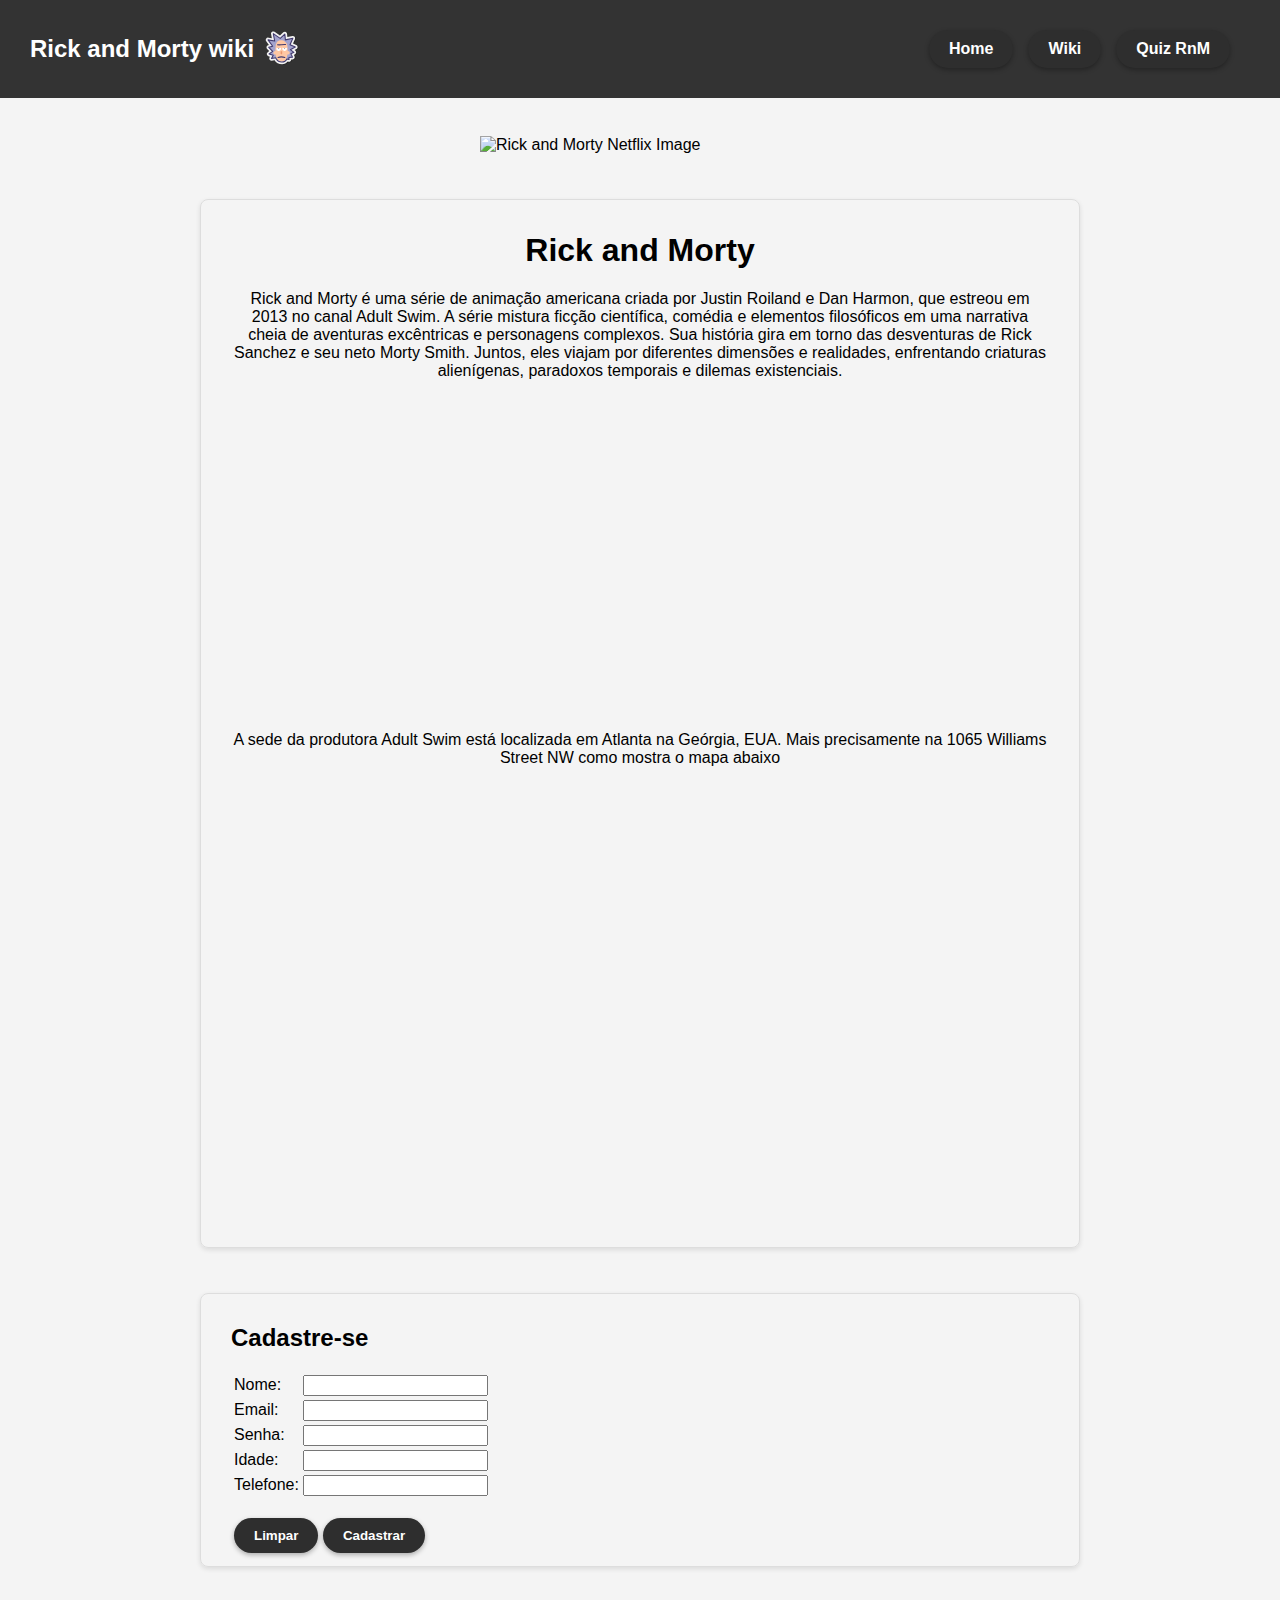
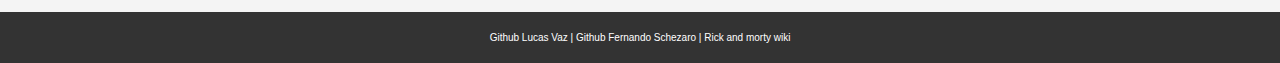
==== index.html @ bbc102d4 "Home e botões" ====
<!DOCTYPE html>
<html lang="pt-br">
<head>
    <meta charset="UTF-8">
    <meta name="viewport" content="width=device-width, initial-scale=1.0">
    <title>Rick and Morty Wiki</title>
    <link rel="shortcut icon" href="css/icon.svg" type="image/x-icon">
    <link rel="stylesheet" href="css/style.css">
</head>
<body>
    <header class="header">
     <div style="display: flex; justify-content: space-between; align-items: center; width: 100%">
      <div style="display: flex; align-items: center; gap: 10px;">
        <h2 style="color: white;">Rick and Morty wiki</h2> <!-- nome + icone -->
        <img class="icon" height="35px" src="css/icon.svg" alt="Logo Rick and Morty"> <!-- nome + icone-->
      </div>
      <nav class="navbar" style="display: flex; gap: 15px;">
        <a href="index.html">Home</a>
        <a href="wiki.html">Wiki</a>
        <a href="quiz.html">Quiz RnM</a>
      </nav>
    </div>
  </header>

  <main class="main-content">
    <section class="sobre">
      <a href="https://pt.wikipedia.org/wiki/Rick_and_Morty">
        <div class="element-center">
          <img width="25%" src="https://occ-0-8407-2219.1.nflxso.net/dnm/api/v6/LmEnxtiAuzezXBjYXPuDgfZ4zZQ/AAAABWmh1NwB5QRqby19DenbtV_BbObIrwt7EjLdTgEX2aqFAlwg6HCKcZoRKgz-ZAAnJ5e3dOnOMEvoT2xZnvbbUhAP8534rp899eFWmipxEA-e.png?r=049" alt="Rick and Morty Netflix Image">
        </div>
      </a>
      <div class="content">
        <h1>Rick and Morty</h1>
        <p>Rick and Morty é uma série de animação americana criada por Justin Roiland e Dan Harmon, que estreou em 2013 no canal Adult Swim. A série mistura ficção científica, comédia e elementos filosóficos em uma narrativa cheia de aventuras excêntricas e personagens complexos. Sua história gira em torno das desventuras de Rick Sanchez e seu neto Morty Smith. Juntos, eles viajam por diferentes dimensões e realidades, enfrentando criaturas alienígenas, paradoxos temporais e dilemas existenciais.</p>
        <iframe width="560" height="315" src="https://www.youtube.com/embed/WNhH00OIPP0?si=yw8hi7wYdnr1GtZM" title="YouTube video player" frameborder="0" allow="accelerometer; autoplay; clipboard-write; encrypted-media; gyroscope; picture-in-picture; web-share" referrerpolicy="strict-origin-when-cross-origin" allowfullscreen></iframe>
        <p>A sede da produtora <a href="https://www.adultswim.com/">Adult Swim</a> está localizada em Atlanta na Geórgia, EUA. Mais precisamente na 1065 Williams Street NW como mostra o mapa abaixo</p>
        <iframe src="https://www.google.com/maps/embed?pb=!1m18!1m12!1m3!1d3316.100505278665!2d-84.39268972445149!3d33.78390267325912!2m3!1f0!2f0!3f0!3m2!1i1024!2i768!4f13.1!3m3!1m2!1s0x88f5045c32fd4561%3A0xe22e9db82fec5fb7!2s1065%20Williams%20St%20NW%2C%20Atlanta%2C%20GA%2030309%2C%20EUA!5e0!3m2!1spt-BR!2sbr!4v1731773825856!5m2!1spt-BR!2sbr" width="600" height="450" style="border:0;" allowfullscreen="" loading="lazy" referrerpolicy="no-referrer-when-downgrade"></iframe>
      </div>
    </section>

<!-- Formulário de cadastro Newsletter - 5 Tipos de cam´pos: text, email, password, number, tel-->
 
<section class="cadastro">
    <h2>Cadastre-se</h2>
    <form>
        <table>
            <tr>
                <td><label for="name">Nome:</label></td>
                <td><input type="text" id="name" name="name" required></td>
            </tr>
            <tr>
                <td><label for="email">Email:</label></td>
                <td><input type="email" id="email" name="email" required></td>
            </tr>
            <tr>
                <td><label for="password">Senha:</label></td>
                <td><input type="password" id="password" name="password" required></td>
            </tr>
            <tr>
                <td><label for="idade">Idade:</label></td>
                <td><input type="number" id="idade" name="idade" required></td>
            </tr>
            <tr>
                <td><label for="telefone">Telefone:</label></td>
                <td><input type="tel" id="telefone" name="telefone" required></td>
            </tr>
            <tr>
                <td colspan="2" class="actions"><br>
                <input type="reset" value="Limpar" class="botao">
                <button type="submit" class="botao">Cadastrar</button>
                </td>
            </tr>
        </table>
    </form>
</div>
</main> 

<footer>
    <a href="https://github.com/LucasVazRosario">Github Lucas Vaz</a> | <a href="https://github.com/Fschezaro">Github Fernando Schezaro</a> | <a href="wiki.html">Rick and morty wiki</a>
</footer>
</body>
</html>
---- css/style.css ----
body {
    font-family: Arial, sans-serif;
    background-color: #f4f4f4;
    margin: 0;
}

.header {
    background-color: #333;
    padding: 15px 30px;
    color: white;
}

.icon {
    vertical-align: middle;
    margin-top: -2px;
}

.navbar {
    display: flex;
    justify-content: space-between;
    align-items: center;
    background-color: #333;
    padding: 5px 20px;
    color: white;
}

.navbar .icon {
    display: flex;
    align-items: center;
    font-size: 24px;
}

.navbar .menu {
    display: flex;
    gap: 15px;
}

.navbar a {
    background-color: #2e2e2e;
    color: #fff;
    padding: 10px 20px;
    border-radius: 25px;
    text-decoration: none;
    font-weight: bold;
    transition: background-color 0.3s ease, transform 0.2s ease;
    box-shadow: 0 2px 5px rgba(0, 0, 0, 0.3);
  }
  
  .navbar a:hover {
    background-color: #249c88; 
    color: #000;
    transform: scale(1.05);
    box-shadow: 0 0 10px #249c88;
  }
  
  .navbar a:active {
    transform: scale(0.95);
    box-shadow: inset 0 2px 4px rgba(0, 0, 0, 0.3);
  }
  

.content{
    margin: 45px 200px;
    align-content: center;
    box-shadow: 0 2px 5px rgba(0, 0, 0, 0.1);
    border: 1px solid #ddd;
    border-radius: 8px;
    padding: 10px 30px ;
    text-align: center;
}

.cadastro{
    margin: 45px 200px;
    align-content: center;
    box-shadow: 0 2px 5px rgba(0, 0, 0, 0.1);
    border: 1px solid #ddd;
    border-radius: 8px;
    padding: 10px 30px ;
    text-align: left;
}

.botao {
    background-color: #2e2e2e;
    color: #fff;
    padding: 10px 20px;
    border-radius: 25px;
    text-decoration: none;
    font-weight: bold;
    transition: background-color 0.3s ease, transform 0.2s ease;
    box-shadow: 0 2px 5px rgba(0, 0, 0, 0.3);
    border: none;
    cursor: pointer;
  }
  
  .botao:hover {
    background-color: #289782;
    color: #000;
    transform: scale(1.05);
    box-shadow: 0 0 10px #289782;
  }
  
  .botao:active {
    transform: scale(0.95);
    box-shadow: 0 1px 3px rgba(0, 0, 0, 0.4);
  }  

.card-grid {
    display: grid;
    grid-template-columns: repeat(4, 1fr); /* 4 colunas */
    gap: 20px; /* Espaço entre os cards */
    margin: 50px 100px;
}

.card {
    background-color: #fff;
    border: 1px solid #ddd;
    border-radius: 8px;
    box-shadow: 0 2px 5px rgba(0, 0, 0, 0.1);
    text-align: center;
    padding: 15px;
    margin: auto;
}
.card-extended {
    display: flex;
    width: 40%;
    background-color: #fff;
    border: 1px solid #ddd;
    border-radius: 8px;
    box-shadow: 0 2px 5px rgba(0, 0, 0, 0.1);
    text-align: center;
    padding: 20px;
    margin: auto;
    margin-top: 100px;
}

.card img {
    width: 100%;
    height: auto;
    border-radius: 8px 8px 0 0;
}

.card h3 {
    font-size: 1.2em;
    margin: 10px 0;
}

.card p {
    color: #555;
    font-size: 0.9em;
}

.element-center{
    display: flex;
    justify-content: center;
    margin: 3% 0;
}

#sarchNameInput{
    width: 100%; /* Largura total do contêiner */
    max-width: 300px; /* Largura máxima */
    padding: 10px; /* Espaçamento interno */
    border: 1px solid #ccc; /* Borda cinza clara */
    border-radius: 5px; /* Bordas arredondadas */
    font-size: 16px; /* Tamanho do texto */
    outline: none; /* Remove o contorno padrão ao focar */
}

.btn {
    align-self: center;
    background-color: #007BFF; /* Azul claro */
    color: white; /* Texto branco */
    border: none; /* Remove a borda padrão */
    border-radius: 5px; /* Bordas arredondadas */
    padding: 10px 20px; /* Espaçamento interno */
    font-size: 16px; /* Tamanho do texto */
}

footer {
    padding: 20px 20px ;
    background-color: #333;
    color: white;
    text-align: center;
    font-size: 10px;
}

footer a {
    color: white;
    text-decoration: none;
}

a {
    text-decoration: none;
    color: black;
}

.form {
    margin: 5% 5%  ;
    text-align: center;
}
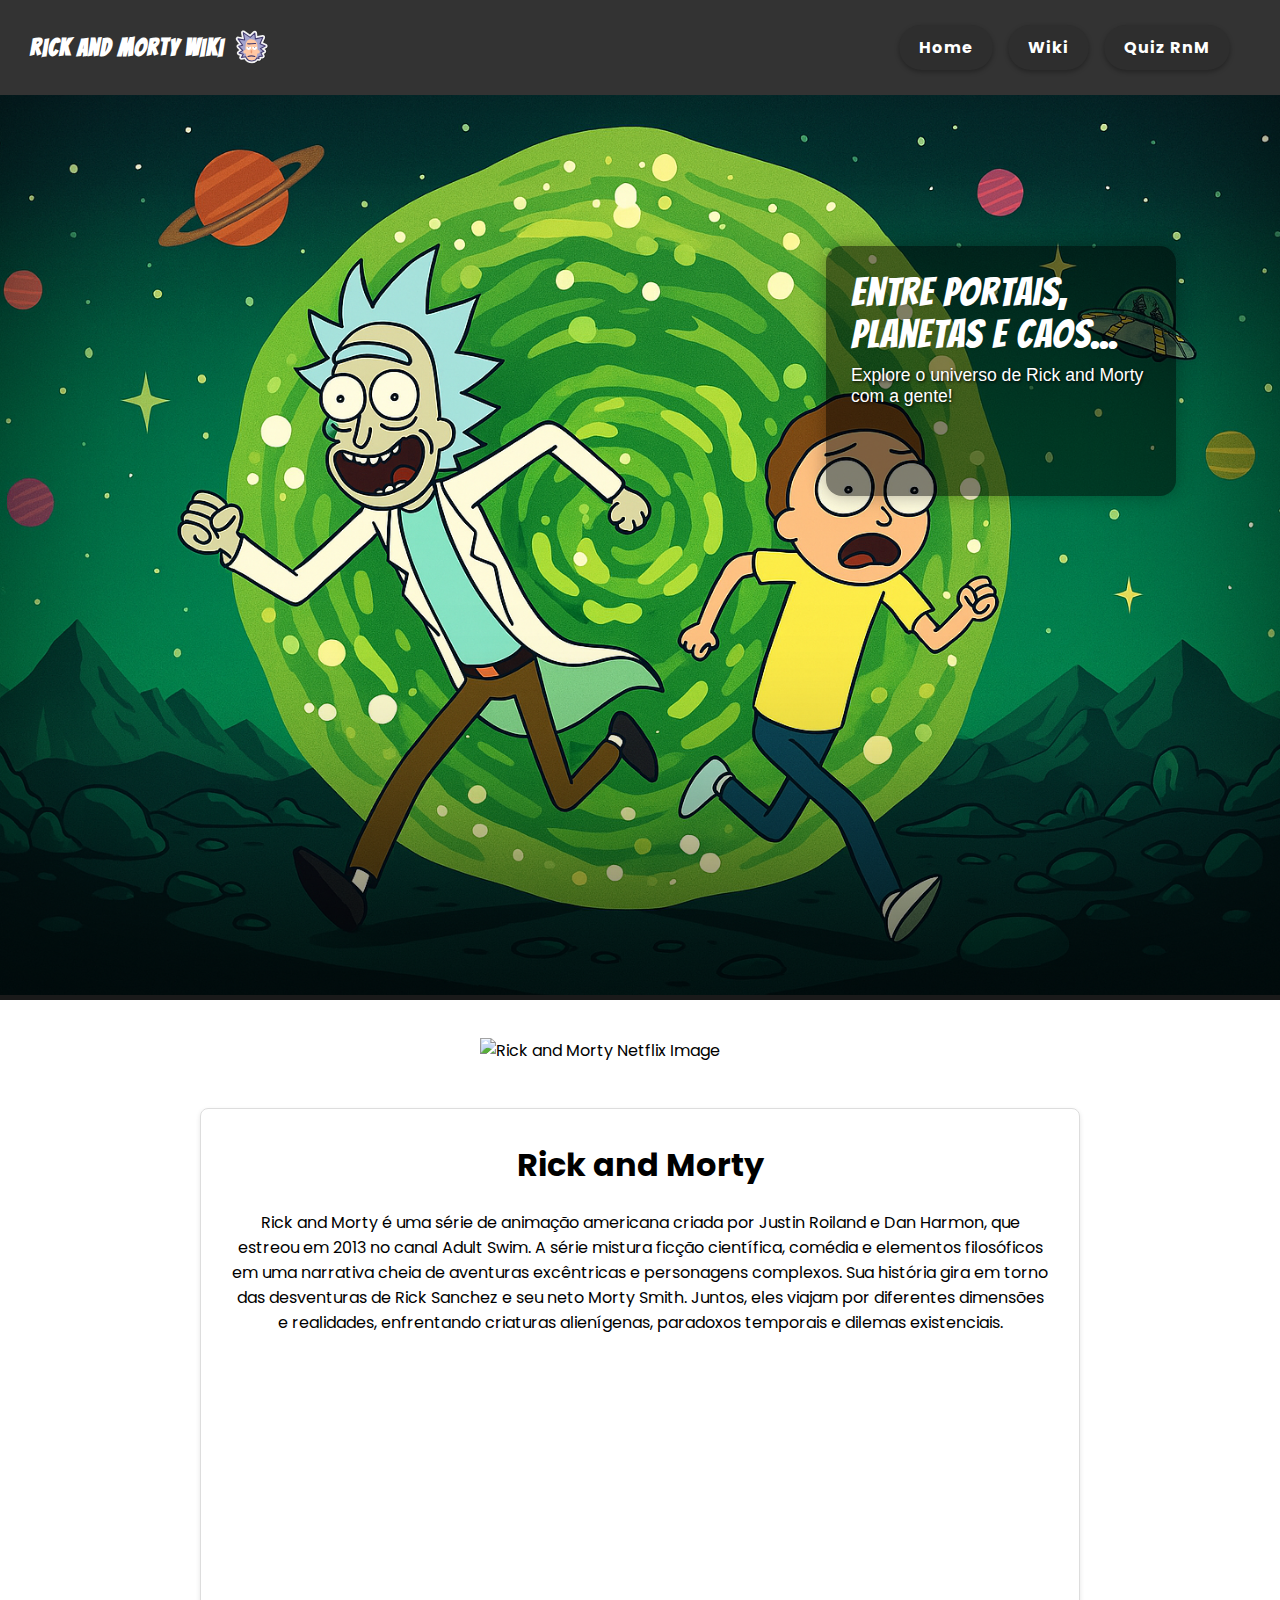
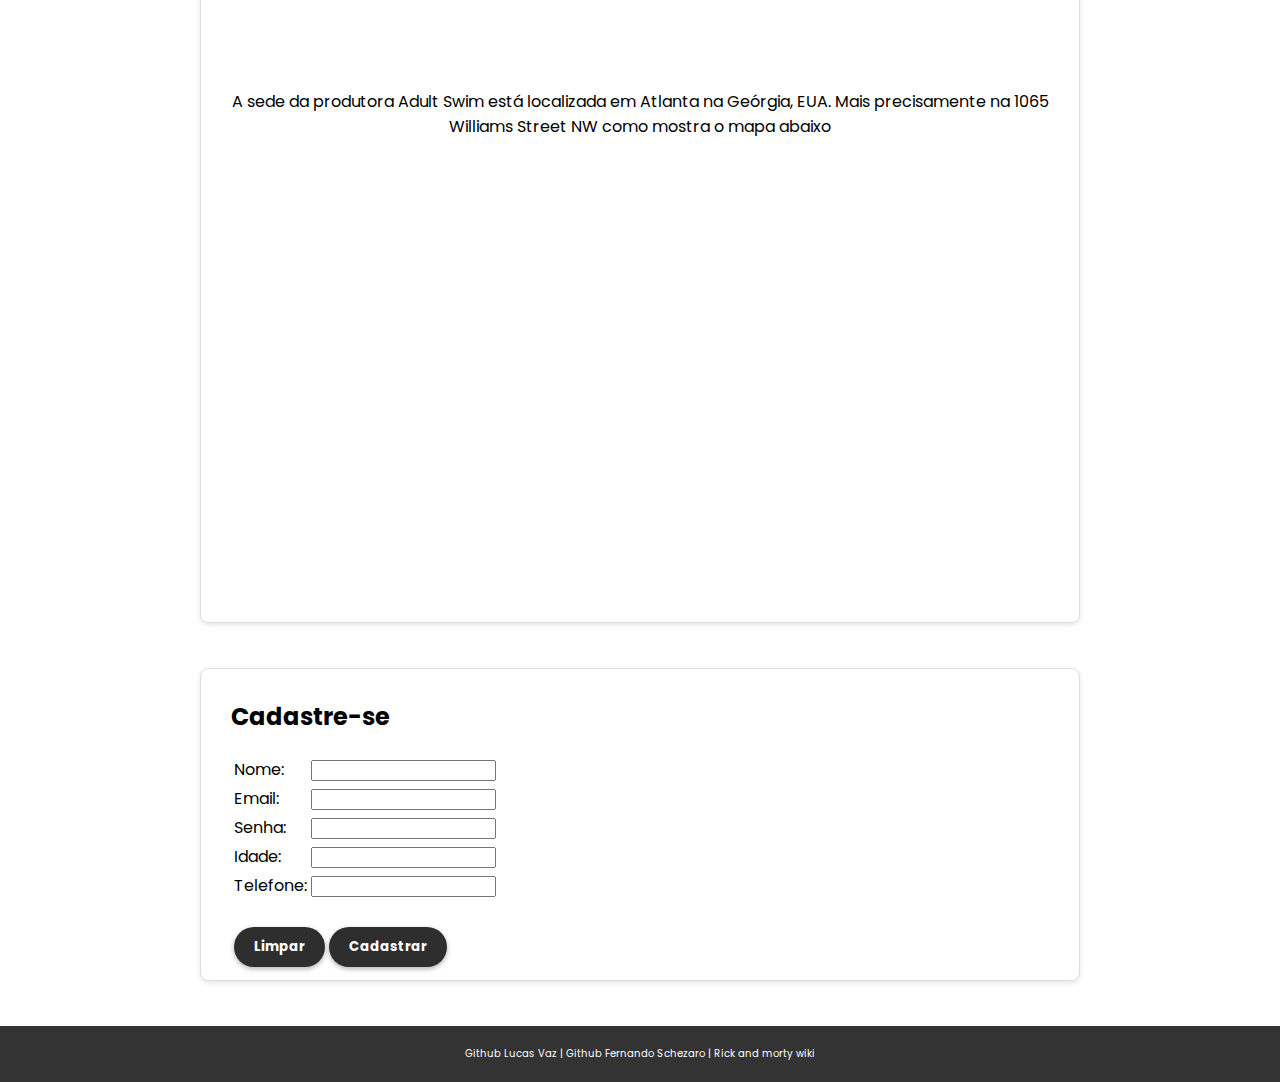
==== commit 8f974df0: "Atualização da home" ====
--- a/index.html
+++ b/index.html
@@ -8,6 +8,7 @@
     <link rel="stylesheet" href="css/style.css">
 </head>
 <body>
+
     <header class="header">
      <div style="display: flex; justify-content: space-between; align-items: center; width: 100%">
       <div style="display: flex; align-items: center; gap: 10px;">
@@ -21,6 +22,15 @@
       </nav>
     </div>
   </header>
+
+ <section class="hero-banner">
+  <figure class="hero-figure">
+    <figcaption>
+      <h1>Entre portais, planetas e caos...</h1>
+      <p>Explore o universo de Rick and Morty com a gente!</p>
+    </figcaption>
+  </figure>
+</section>
 
   <main class="main-content">
     <section class="sobre">
--- a/css/style.css
+++ b/css/style.css
@@ -1,6 +1,8 @@
+@import url('https://fonts.googleapis.com/css2?family=Bangers&family=Poppins:wght@400;700&display=swap');
+
 body {
-    font-family: Arial, sans-serif;
-    background-color: #f4f4f4;
+    font-family: 'Poppins', sans-serif; /* teste fonte, voltar arial */
+    background-color: #fff;
     margin: 0;
 }
 
@@ -8,12 +10,66 @@
     background-color: #333;
     padding: 15px 30px;
     color: white;
+    font-family: 'Bangers', cursive; /* teste fonte, apagar*/
+    letter-spacing: 1px; /* afasta um pouquinho as letras */
+    text-shadow: 0 1px 2px rgba(0,0,0,0.1); /* dá uma suavizada no peso visual */
+    font-weight: normal;
+    letter-spacing: 1px; /* afasta um pouquinho as letras */
+    text-shadow: 0 1px 2px rgba(0,0,0,0.1); /* dá uma suavizada no peso visual */
+    font-weight: normal;
 }
 
 .icon {
     vertical-align: middle;
     margin-top: -2px;
 }
+
+section.next-content {
+    background-color: #1a1a1a;
+}
+
+.hero-banner {
+    position: relative;
+    background-image: url("banner-rickmorty.png"); 
+    background-size: cover;
+    background-position: center;
+    height: 100vh;
+    display: flex;
+    align-items: center;
+    justify-content: flex-start;
+    box-shadow: inset 0 -150px 200px rgba(0, 0, 0, 0.6); /* sombra escurecendo embaixo */
+    border-bottom: 5px solid #1a1a1a;
+  }
+  
+  .hero-figure {
+    color: white;
+    position: absolute;
+    top: 15%; /* mais pra cima */
+    right: 5%; /* mais pro canto direito */
+    background: rgba(0, 0, 0, 0.5); /* leve transparência pra destacar o texto */
+    padding: 25px;
+    border-radius: 16px;
+    width: 300px;
+    height: 200px;
+    box-shadow: 0 0 20px rgba(0, 0, 0, 0.3);
+  }
+  
+  .hero-figure h1 {
+    font-family: 'Bangers', cursive;
+    font-size: 2.5rem;
+    margin: 0;
+    text-shadow: 2px 2px 5px #000;
+    letter-spacing: 1px; /* afasta um pouquinho as letras */
+    text-shadow: 0 1px 2px rgba(0,0,0,0.1); /* dá uma suavizada no peso visual */
+    font-weight: normal;
+  }
+  
+  .hero-figure p {
+    font-family: Arial, sans-serif;
+    font-size: 1.1rem;
+    margin-top: 10px;
+    text-shadow: 1px 1px 3px #000;
+  }
 
 .navbar {
     display: flex;
@@ -44,6 +100,7 @@
     font-weight: bold;
     transition: background-color 0.3s ease, transform 0.2s ease;
     box-shadow: 0 2px 5px rgba(0, 0, 0, 0.3);
+    font-family: 'Poppins', sans-serif; /* teste fonte */
   }
   
   .navbar a:hover {
@@ -90,6 +147,7 @@
     box-shadow: 0 2px 5px rgba(0, 0, 0, 0.3);
     border: none;
     cursor: pointer;
+    font-family: 'Poppins', sans-serif; /* teste fonte */
   }
   
   .botao:hover {
@@ -119,7 +177,10 @@
     text-align: center;
     padding: 15px;
     margin: auto;
-}
+    font-family: 'Poppins', sans-serif; /* teste fonte */
+    transition: transform 0.3s ease, box-shadow 0.3s ease;
+}
+
 .card-extended {
     display: flex;
     width: 40%;
@@ -131,6 +192,7 @@
     padding: 20px;
     margin: auto;
     margin-top: 100px;
+    font-family: 'Poppins', sans-serif; /* teste fonte */
 }
 
 .card img {
@@ -142,6 +204,10 @@
 .card h3 {
     font-size: 1.2em;
     margin: 10px 0;
+    font-family: 'Bangers', cursive;
+    letter-spacing: 1px; /* afasta um pouquinho as letras */
+    text-shadow: 0 1px 2px rgba(0,0,0,0.1); /* dá uma suavizada no peso visual */
+    font-weight: normal;
 }
 
 .card p {
@@ -163,6 +229,7 @@
     border-radius: 5px; /* Bordas arredondadas */
     font-size: 16px; /* Tamanho do texto */
     outline: none; /* Remove o contorno padrão ao focar */
+    font-family: 'Poppins', sans-serif; /* teste fonte */
 }
 
 .btn {
@@ -173,6 +240,7 @@
     border-radius: 5px; /* Bordas arredondadas */
     padding: 10px 20px; /* Espaçamento interno */
     font-size: 16px; /* Tamanho do texto */
+    font-family: 'Poppins', sans-serif; /* teste fonte */
 }
 
 footer {
@@ -181,6 +249,7 @@
     color: white;
     text-align: center;
     font-size: 10px;
+    font-family: 'Poppins', sans-serif; /* teste fonte */
 }
 
 footer a {
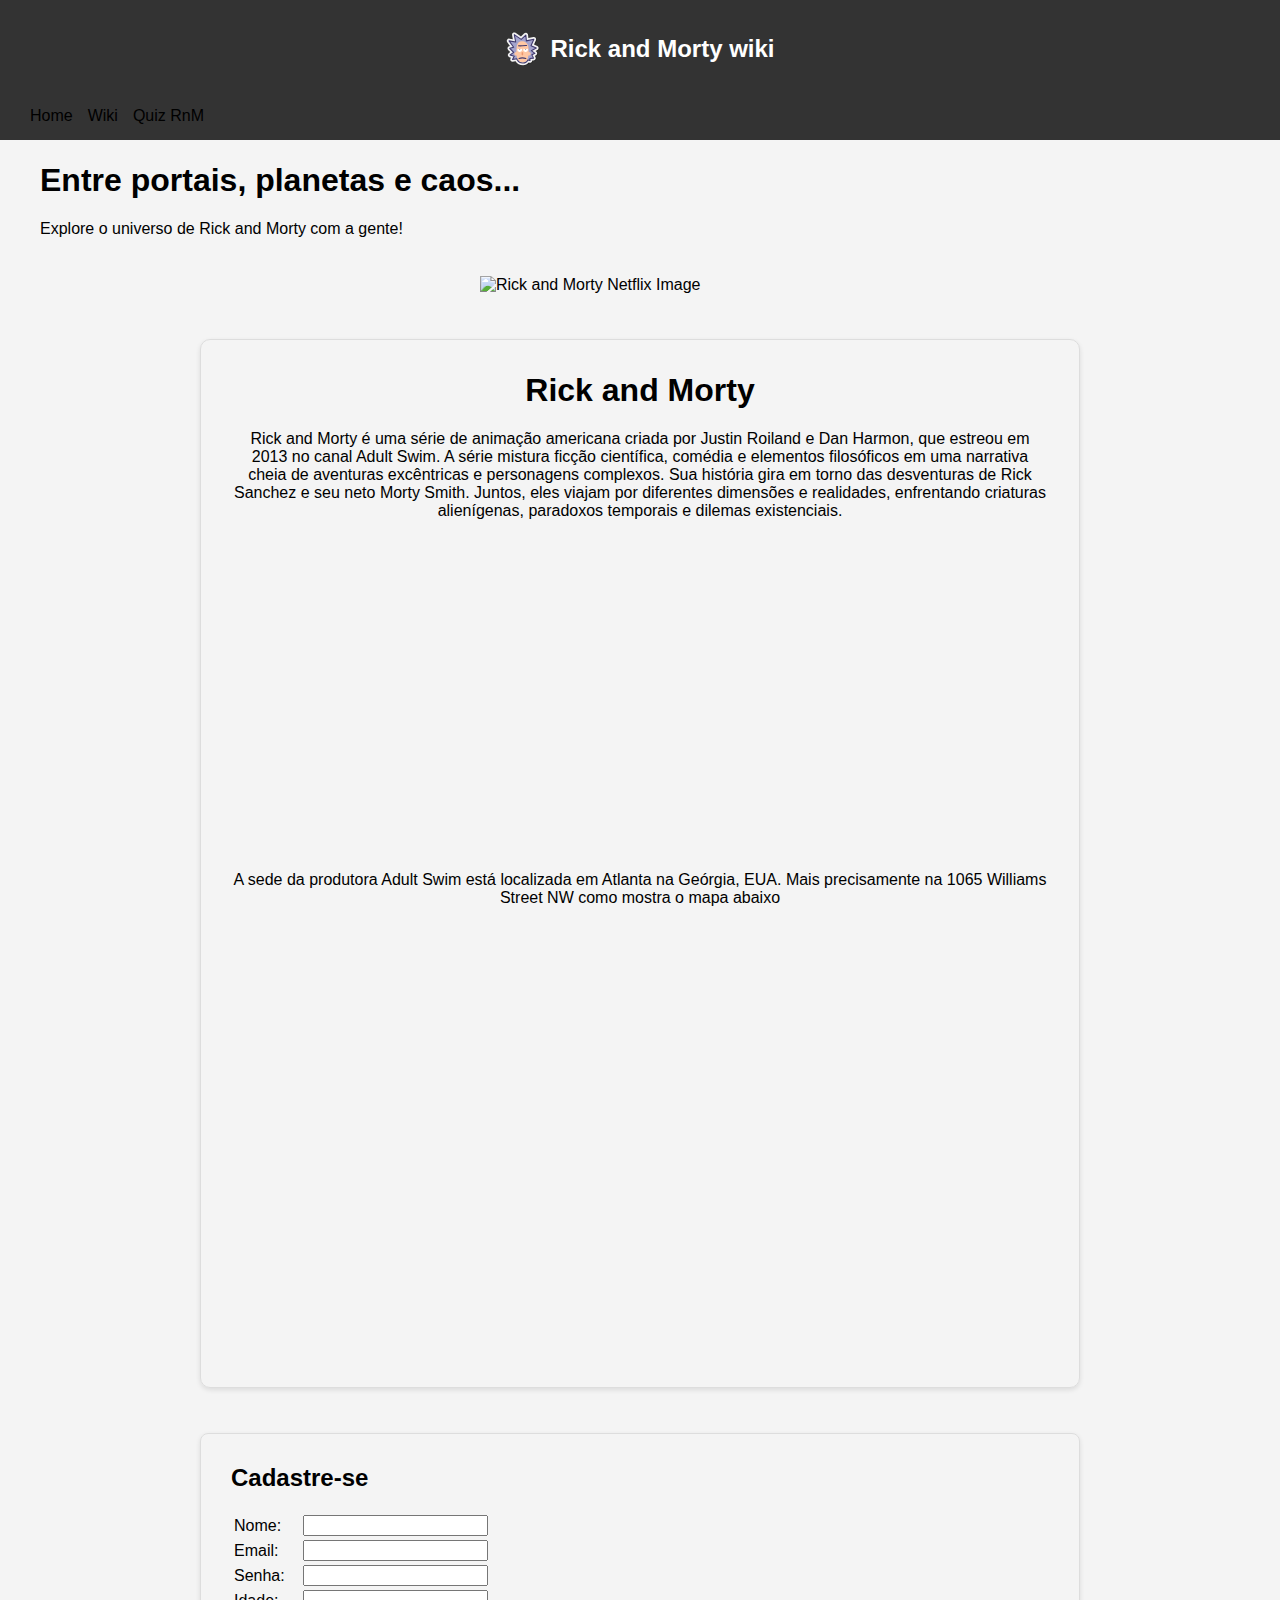
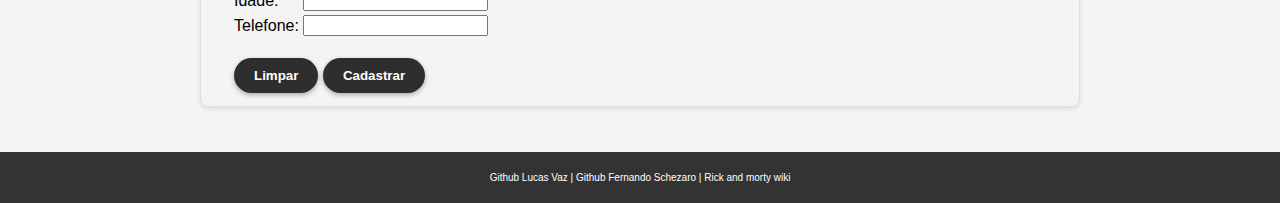
==== commit c738a973: "Ajustes de responsividade" ====
--- a/index.html
+++ b/index.html
@@ -9,19 +9,17 @@
 </head>
 <body>
 
-    <header class="header">
-     <div style="display: flex; justify-content: space-between; align-items: center; width: 100%">
-      <div style="display: flex; align-items: center; gap: 10px;">
+  <header class="header">
+    <div class="title-icon">
+        <img class="icon" height="35px" src="css/icon.svg" alt="Logo Rick and Morty"> <!-- nome + icone-->
         <h2 style="color: white;">Rick and Morty wiki</h2> <!-- nome + icone -->
-        <img class="icon" height="35px" src="css/icon.svg" alt="Logo Rick and Morty"> <!-- nome + icone-->
-      </div>
-      <nav class="navbar" style="display: flex; gap: 15px;">
+    </div>
+    <nav class="navbar" style="display: flex; gap: 15px;">
         <a href="index.html">Home</a>
         <a href="wiki.html">Wiki</a>
         <a href="quiz.html">Quiz RnM</a>
-      </nav>
-    </div>
-  </header>
+    </nav>
+</header>
 
  <section class="hero-banner">
   <figure class="hero-figure">
--- a/css/style.css
+++ b/css/style.css
@@ -1,268 +1,520 @@
-@import url('https://fonts.googleapis.com/css2?family=Bangers&family=Poppins:wght@400;700&display=swap');
-
 body {
-    font-family: 'Poppins', sans-serif; /* teste fonte, voltar arial */
-    background-color: #fff;
+  font-family: Arial, sans-serif;
+  background-color: #f4f4f4;
+  margin: 0;
+}
+
+@media (max-width: 1024px) {
+
+  .card-grid {
+    grid-template-columns: 1fr; /* 1 coluna para celulares */
+  }
+
+  .nav-links a {
+    align-self: center;
+  }
+  
+}
+
+.header {
+  background-color: #333;
+  padding: 15px 30px;
+  color: white;
+}
+
+.nav-links{
+  display: flex;
+  justify-content: center;
+  gap: 2%;
+}
+
+
+.title-icon{
+  display: flex;
+  justify-content: center;
+  margin-bottom: 2%;
+}
+
+.icon{
+  margin-right: 10px;
+  align-self: center;
+
+}
+
+.nav-links .menu {
+  display: flex;
+  gap: 15px;
+}
+
+.nav-links a {
+  background-color: #2e2e2e;
+  color: #fff;
+  padding: 10px 20px;
+  border-radius: 25px;
+  text-decoration: none;
+  font-weight: bold;
+  transition: background-color 0.3s ease, transform 0.2s ease;
+  box-shadow: 0 2px 5px rgba(0, 0, 0, 0.3);
+}
+  
+.nav-links a:hover {
+  background-color: #249c88; 
+  color: #000;
+  transform: scale(1.05);
+  box-shadow: 0 0 10px #249c88;
+}
+  
+.nav-links a:active {
+  transform: scale(0.95);
+  box-shadow: inset 0 2px 4px rgba(0, 0, 0, 0.3);
+}
+  
+
+.content{
+  margin: 45px 200px;
+  align-content: center;
+  box-shadow: 0 2px 5px rgba(0, 0, 0, 0.1);
+  border: 1px solid #ddd;
+  border-radius: 10px;
+  padding: 10px 30px ;
+  text-align: center;
+}
+
+.content h2 {
+  color: #151717;
+  font-size: 30px;
+}
+
+.cadastro{
+  margin: 45px 200px;
+  align-content: center;
+  box-shadow: 0 2px 5px rgba(0, 0, 0, 0.1);
+  border: 1px solid #ddd;
+  border-radius: 8px;
+  padding: 10px 30px ;
+  text-align: left;
+}
+
+.botao {
+  background-color: #2e2e2e;
+  color: #fff;
+  padding: 10px 20px;
+  border-radius: 25px;
+  text-decoration: none;
+  font-weight: bold;
+  transition: background-color 0.3s ease, transform 0.2s ease;
+  box-shadow: 0 2px 5px rgba(0, 0, 0, 0.3);
+  border: none;
+  cursor: pointer;
+}
+  
+.botao:hover {
+  background-color: #289782;
+  color: #000;
+  transform: scale(1.05);
+  box-shadow: 0 0 10px #289782;
+}
+
+.botao:active {
+  transform: scale(0.95);
+  box-shadow: 0 1px 3px rgba(0, 0, 0, 0.4);
+}  
+
+.card-grid {
+  display: grid;
+  grid-template-columns: repeat(4, 1fr); /* 4 colunas */
+  gap: 20px; /* Espaço entre os cards */
+  margin: 50px 100px;
+}
+
+.card {
+  background-color: #fff;
+  border: 1px solid #ddd;
+  border-radius: 30px;
+  box-shadow: 0 2px 5px rgba(0, 0, 0, 0.1);
+  text-align: center;
+  padding: 50px;
+  margin: auto;
+  transition: transform 0.3s ease, box-shadow 0.3s ease;
+}
+
+.card-extended {
+  display: flex;
+  width: 40%;
+  background-color: #fff;
+  border: 1px solid #ddd;
+  border-radius: 8px;
+  box-shadow: 0 2px 5px rgba(0, 0, 0, 0.1);
+  text-align: center;
+  padding: 20px;
+  margin: auto;
+  margin-top: 100px;
+}
+
+.card img {
+  width: 100%;
+  height: auto;
+  border-radius: 8px 8px 0 0;
+}
+
+.card h3 {
+  font-size: 1.2em;
+  margin: 10px 0;
+}
+
+
+.card p {
+  color: #555;
+  font-size: 0.9em;
+}
+
+.element-center{
+  display: flex;
+  justify-content: center;
+  margin: 3% 0;
+}
+
+#sarchNameInput{
+  width: 100%; /* Largura total do contêiner */
+  max-width: 300px; /* Largura máxima */
+  padding: 10px; /* Espaçamento interno */
+  border: 1px solid #ccc; /* Borda cinza clara */
+  border-radius: 5px; /* Bordas arredondadas */
+  font-size: 16px; /* Tamanho do texto */
+  outline: none; /* Remove o contorno padrão ao focar */
+}
+
+.btn {
+  align-self: center;
+  background-color: #007BFF; /* Azul claro */
+  color: white; /* Texto branco */
+  border: none; /* Remove a borda padrão */
+  border-radius: 5px; /* Bordas arredondadas */
+  padding: 10px 20px; /* Espaçamento interno */
+  font-size: 16px; /* Tamanho do texto */
+}
+
+footer {
+  padding: 20px 20px ;
+  background-color: #333;
+  color: white;
+  text-align: center;
+  font-size: 10px;
+}
+
+footer a {
+  color: white;
+  text-decoration: none;
+}
+
+a {
+  text-decoration: none;
+  color: black;
+}
+
+.form {
+  margin: 5% 5%  ;
+  text-align: center;
+  color: #000000;
+  align-self: center;
+}
+
+.form label {
+  color: #000000;
+  font-style: italic;
+  display: inline-block;
+  padding: 3px;
+  cursor: pointer;  
+  border-radius: 80px;
+  border: 1px dashed rgb(255, 255, 255);  
+  margin-bottom: 10%;
+  margin-block: 3px;
+  background: #f6f7f4;
+  text-align: justify;
+  width: 440px;
+  height: 20px;
+}
+
+.form label:hover {
+  background-color: #0e100f;
+  border: 4px solid #249c88;
+  transform: scale(1.03); 
+  box-shadow: 0 0 10px #161815; 
+  transition: all 0.2s ease;
+  color: #e7e8ea;
+} 
+
+.form1 {
+  margin: 5% 5%  ;
+  text-align: center;
+  color: #0f0b0b;
+  align-self: center;
+}
+
+.form1 label {
+  color: #d9ddda;
+  display: inline-block;     
+  padding: 3px;
+  cursor: pointer;  
+  border-radius: 10px;
+  border: 1px dashed #100b0b;  
+  margin-bottom: 100%;
+  margin-block: 3px;
+  background: #101010;
+  text-align: center;
+  width: 180px;
+  height: 20px;
+}
+
+.form1 label:hover {
+  background-color: #040404;
+  border: 4px solid #b0be93;
+  transform: scale(1.03); 
+  box-shadow: 0 0 10px #161815; 
+  transition: all 0.2s ease;
+} 
+
+.mb-4 {
+  text-align: center;
+}
+
+.banner-quiz {
+  width: 1520px;
+  height: 400px;
+  display: flex;
+  align-content: center;
+  justify-content: center;
+  background: #040404;
+  margin-bottom: 20px;
+  border-radius: 1px;
+}
+
+.btn-outline-purple {
+  color: #ffffff;
+  border: 2px solid #ffffff;
+  background-color: transparent;
+}
+
+ /* Quando o botão está selecionado */
+.btn-check:checked + .btn-outline-purple {
+  background-color: #6f42c1;
+  color: #fff;
+  border-color: #ffffff; 
+}
+
+.btn-group.flex-wrap > .btn {
+  margin: 4px;
+}
+
+.btn-group .btn {
+  margin: 0;
+}
+
+.temp-buttons {
+  display: grid;
+  grid-template-columns: repeat(auto-fit, minmax(180px, 1fr));
+  gap: 15px;
+  justify-content: center;
+  max-width: 800px;
+  margin: 0 auto;
+}
+
+.formtemp {
+  display: flex;
+  flex-direction: column;
+  align-items: center;
+  justify-content: center;
+  text-align: center;
+  height: 40vh;
+}
+
+.no-scroll {
+  overflow: hidden;
+}
+  
+.principal {
+  position: relative;
+  z-index: 1;
+  background: rgba(255, 255, 255, 0.2); /* fundo branco translúcido */
+  backdrop-filter: blur(10px); /* desfoca o fundo */
+  -webkit-backdrop-filter: blur(10px); /* suporte para Safari */
+  border-radius: 20px;
+  box-shadow: 0 4px 20px rgba(0, 0, 0, 0.3);
+  padding: 40px;
+  max-width: 900px;
+  margin: 80px auto;
+  color: white; /* ou preto, dependendo da imagem de fundo */
+}
+
+.quiz-background {
+  background-image: url("../css/bannerquiz.png");
+  background-size: cover;
+  background-position: center;
+  background-repeat: no-repeat;
+  position: fixed;
+  top: 0;
+  left: 0;
+  width: 100vw;
+  height: 100vh;
+  z-index: -1;
+}
+
+.wiki-buttons {
+  display: flex;
+  justify-content: center;
+  gap: 10px; 
+  padding: 20px;
+}
+  
+.typewriter {
+  overflow: hidden;
+  white-space: nowrap;
+  border-right: 3px solid #289782; 
+  font-family: 'Courier New', Courier, monospace;
+  font-size: 35px;
+  color: #000000; 
+  letter-spacing: 6px;
+  width: 0;
+  animation: typing 3.5s steps(45, end) forwards, blink 0.75s step-end infinite;
+  text-shadow: 0 0 5px #32CD32, 0 0 10px #00ffc3, 0 0 20px #289782;
+}
+    
+@keyframes typing {
+  from { width: 0 }
+  to { width: 100% }
+}
+
+@keyframes blink {
+  50% { border-color: transparent }
+}
+
+/* Responsividade para tablet e celular */
+@media (max-width: 1024px) {
+
+  .card-grid {
+    grid-template-columns: repeat(2, 1fr); /* 2 colunas para tablets */
+    margin: 20px;
+  }
+
+  .card-extended {
+    flex-direction: column;
+    width: 90%;
+  }
+
+  .nav-links{
+    display: flex;
+    gap: 2%;
+  }
+
+
+  .nav-links a {
+    width: 100%;
+    text-align: center;
+  }
+
+  .principal {
+    width: 90%;
+    margin: 40px auto;
+    padding: 20px;
+  }
+
+  .temp-buttons {
+    grid-template-columns: repeat(3, minmax(120px, 1fr));
+  }
+
+  
+}
+
+
+
+ .btn-group.flex-wrap > .btn {
+   margin: 4px;
+ }
+
+ .btn-group .btn {
     margin: 0;
-}
-
-.header {
-    background-color: #333;
-    padding: 15px 30px;
-    color: white;
-    font-family: 'Bangers', cursive; /* teste fonte, apagar*/
-    letter-spacing: 1px; /* afasta um pouquinho as letras */
-    text-shadow: 0 1px 2px rgba(0,0,0,0.1); /* dá uma suavizada no peso visual */
-    font-weight: normal;
-    letter-spacing: 1px; /* afasta um pouquinho as letras */
-    text-shadow: 0 1px 2px rgba(0,0,0,0.1); /* dá uma suavizada no peso visual */
-    font-weight: normal;
-}
-
-.icon {
-    vertical-align: middle;
-    margin-top: -2px;
-}
-
-section.next-content {
-    background-color: #1a1a1a;
-}
-
-.hero-banner {
+ }
+
+ .temp-buttons {
+    display: grid;
+    grid-template-columns: repeat(auto-fit, minmax(180px, 1fr));
+    gap: 15px;
+    justify-content: center;
+    max-width: 800px;
+    margin: 0 auto;
+  }
+
+ .formtemp {
+    display: flex;
+    flex-direction: column;
+    align-items: center;
+    justify-content: center;
+    text-align: center;
+    height: 40vh;
+  }
+
+  .no-scroll {
+    overflow: hidden;
+  }
+  
+  .principal {
     position: relative;
-    background-image: url("banner-rickmorty.png"); 
+    z-index: 1;
+    background: rgba(255, 255, 255, 0.2); /* fundo branco translúcido */
+    backdrop-filter: blur(10px); /* desfoca o fundo */
+    -webkit-backdrop-filter: blur(10px); /* suporte para Safari */
+    border-radius: 20px;
+    box-shadow: 0 4px 20px rgba(0, 0, 0, 0.3);
+    padding: 40px;
+    max-width: 900px;
+    margin: 80px auto;
+    color: white; /* ou preto, dependendo da imagem de fundo */
+  }
+
+  .quiz-background {
+    background-image: url("../css/bannerquiz.png");
     background-size: cover;
     background-position: center;
+    background-repeat: no-repeat;
+    position: fixed;
+    top: 0;
+    left: 0;
+    width: 100vw;
     height: 100vh;
-    display: flex;
-    align-items: center;
-    justify-content: flex-start;
-    box-shadow: inset 0 -150px 200px rgba(0, 0, 0, 0.6); /* sombra escurecendo embaixo */
-    border-bottom: 5px solid #1a1a1a;
-  }
-  
-  .hero-figure {
-    color: white;
-    position: absolute;
-    top: 15%; /* mais pra cima */
-    right: 5%; /* mais pro canto direito */
-    background: rgba(0, 0, 0, 0.5); /* leve transparência pra destacar o texto */
-    padding: 25px;
-    border-radius: 16px;
-    width: 300px;
-    height: 200px;
-    box-shadow: 0 0 20px rgba(0, 0, 0, 0.3);
-  }
-  
-  .hero-figure h1 {
-    font-family: 'Bangers', cursive;
-    font-size: 2.5rem;
-    margin: 0;
-    text-shadow: 2px 2px 5px #000;
-    letter-spacing: 1px; /* afasta um pouquinho as letras */
-    text-shadow: 0 1px 2px rgba(0,0,0,0.1); /* dá uma suavizada no peso visual */
-    font-weight: normal;
-  }
-  
-  .hero-figure p {
-    font-family: Arial, sans-serif;
-    font-size: 1.1rem;
-    margin-top: 10px;
-    text-shadow: 1px 1px 3px #000;
-  }
-
-.navbar {
-    display: flex;
-    justify-content: space-between;
-    align-items: center;
-    background-color: #333;
-    padding: 5px 20px;
-    color: white;
-}
-
-.navbar .icon {
-    display: flex;
-    align-items: center;
-    font-size: 24px;
-}
-
-.navbar .menu {
-    display: flex;
-    gap: 15px;
-}
-
-.navbar a {
-    background-color: #2e2e2e;
-    color: #fff;
-    padding: 10px 20px;
-    border-radius: 25px;
-    text-decoration: none;
-    font-weight: bold;
-    transition: background-color 0.3s ease, transform 0.2s ease;
-    box-shadow: 0 2px 5px rgba(0, 0, 0, 0.3);
-    font-family: 'Poppins', sans-serif; /* teste fonte */
-  }
-  
-  .navbar a:hover {
-    background-color: #249c88; 
-    color: #000;
-    transform: scale(1.05);
-    box-shadow: 0 0 10px #249c88;
-  }
-  
-  .navbar a:active {
-    transform: scale(0.95);
-    box-shadow: inset 0 2px 4px rgba(0, 0, 0, 0.3);
-  }
-  
-
-.content{
-    margin: 45px 200px;
-    align-content: center;
-    box-shadow: 0 2px 5px rgba(0, 0, 0, 0.1);
-    border: 1px solid #ddd;
-    border-radius: 8px;
-    padding: 10px 30px ;
-    text-align: center;
-}
-
-.cadastro{
-    margin: 45px 200px;
-    align-content: center;
-    box-shadow: 0 2px 5px rgba(0, 0, 0, 0.1);
-    border: 1px solid #ddd;
-    border-radius: 8px;
-    padding: 10px 30px ;
-    text-align: left;
-}
-
-.botao {
-    background-color: #2e2e2e;
-    color: #fff;
-    padding: 10px 20px;
-    border-radius: 25px;
-    text-decoration: none;
-    font-weight: bold;
-    transition: background-color 0.3s ease, transform 0.2s ease;
-    box-shadow: 0 2px 5px rgba(0, 0, 0, 0.3);
-    border: none;
-    cursor: pointer;
-    font-family: 'Poppins', sans-serif; /* teste fonte */
-  }
-  
-  .botao:hover {
-    background-color: #289782;
-    color: #000;
-    transform: scale(1.05);
-    box-shadow: 0 0 10px #289782;
-  }
-  
-  .botao:active {
-    transform: scale(0.95);
-    box-shadow: 0 1px 3px rgba(0, 0, 0, 0.4);
-  }  
-
-.card-grid {
-    display: grid;
-    grid-template-columns: repeat(4, 1fr); /* 4 colunas */
-    gap: 20px; /* Espaço entre os cards */
-    margin: 50px 100px;
-}
-
-.card {
-    background-color: #fff;
-    border: 1px solid #ddd;
-    border-radius: 8px;
-    box-shadow: 0 2px 5px rgba(0, 0, 0, 0.1);
-    text-align: center;
-    padding: 15px;
-    margin: auto;
-    font-family: 'Poppins', sans-serif; /* teste fonte */
-    transition: transform 0.3s ease, box-shadow 0.3s ease;
-}
-
-.card-extended {
-    display: flex;
-    width: 40%;
-    background-color: #fff;
-    border: 1px solid #ddd;
-    border-radius: 8px;
-    box-shadow: 0 2px 5px rgba(0, 0, 0, 0.1);
-    text-align: center;
-    padding: 20px;
-    margin: auto;
-    margin-top: 100px;
-    font-family: 'Poppins', sans-serif; /* teste fonte */
-}
-
-.card img {
-    width: 100%;
-    height: auto;
-    border-radius: 8px 8px 0 0;
-}
-
-.card h3 {
-    font-size: 1.2em;
-    margin: 10px 0;
-    font-family: 'Bangers', cursive;
-    letter-spacing: 1px; /* afasta um pouquinho as letras */
-    text-shadow: 0 1px 2px rgba(0,0,0,0.1); /* dá uma suavizada no peso visual */
-    font-weight: normal;
-}
-
-.card p {
-    color: #555;
-    font-size: 0.9em;
-}
-
-.element-center{
+    z-index: -1;
+  }
+
+  .wiki-buttons {
     display: flex;
     justify-content: center;
-    margin: 3% 0;
-}
-
-#sarchNameInput{
-    width: 100%; /* Largura total do contêiner */
-    max-width: 300px; /* Largura máxima */
-    padding: 10px; /* Espaçamento interno */
-    border: 1px solid #ccc; /* Borda cinza clara */
-    border-radius: 5px; /* Bordas arredondadas */
-    font-size: 16px; /* Tamanho do texto */
-    outline: none; /* Remove o contorno padrão ao focar */
-    font-family: 'Poppins', sans-serif; /* teste fonte */
-}
-
-.btn {
-    align-self: center;
-    background-color: #007BFF; /* Azul claro */
-    color: white; /* Texto branco */
-    border: none; /* Remove a borda padrão */
-    border-radius: 5px; /* Bordas arredondadas */
-    padding: 10px 20px; /* Espaçamento interno */
-    font-size: 16px; /* Tamanho do texto */
-    font-family: 'Poppins', sans-serif; /* teste fonte */
-}
-
-footer {
-    padding: 20px 20px ;
-    background-color: #333;
-    color: white;
+    gap: 10px; 
+    padding: 20px;
+  }
+  
+  .wiki-buttons .btn {
+    flex: 1;
+    max-width: 200px;
     text-align: center;
-    font-size: 10px;
-    font-family: 'Poppins', sans-serif; /* teste fonte */
-}
-
-footer a {
-    color: white;
-    text-decoration: none;
-}
-
-a {
-    text-decoration: none;
-    color: black;
-}
-
-.form {
-    margin: 5% 5%  ;
-    text-align: center;
-}+  }
+  
+  .typewriter {
+    overflow: hidden;
+    white-space: nowrap;
+    border-right: 3px solid #289782; 
+    font-family: 'Courier New', Courier, monospace;
+    font-size: 35px;
+    color: #000000; 
+    letter-spacing: 6px;
+    width: 0;
+    animation: typing 3.5s steps(45, end) forwards, blink 0.75s step-end infinite;
+    text-shadow: 0 0 5px #32CD32, 0 0 10px #00ffc3, 0 0 20px #289782;
+  }
+    
+  @keyframes typing {
+    from { width: 0 }
+    to { width: 100% }
+  }
+    
+  @keyframes blink {
+    50% { border-color: transparent }
+  }
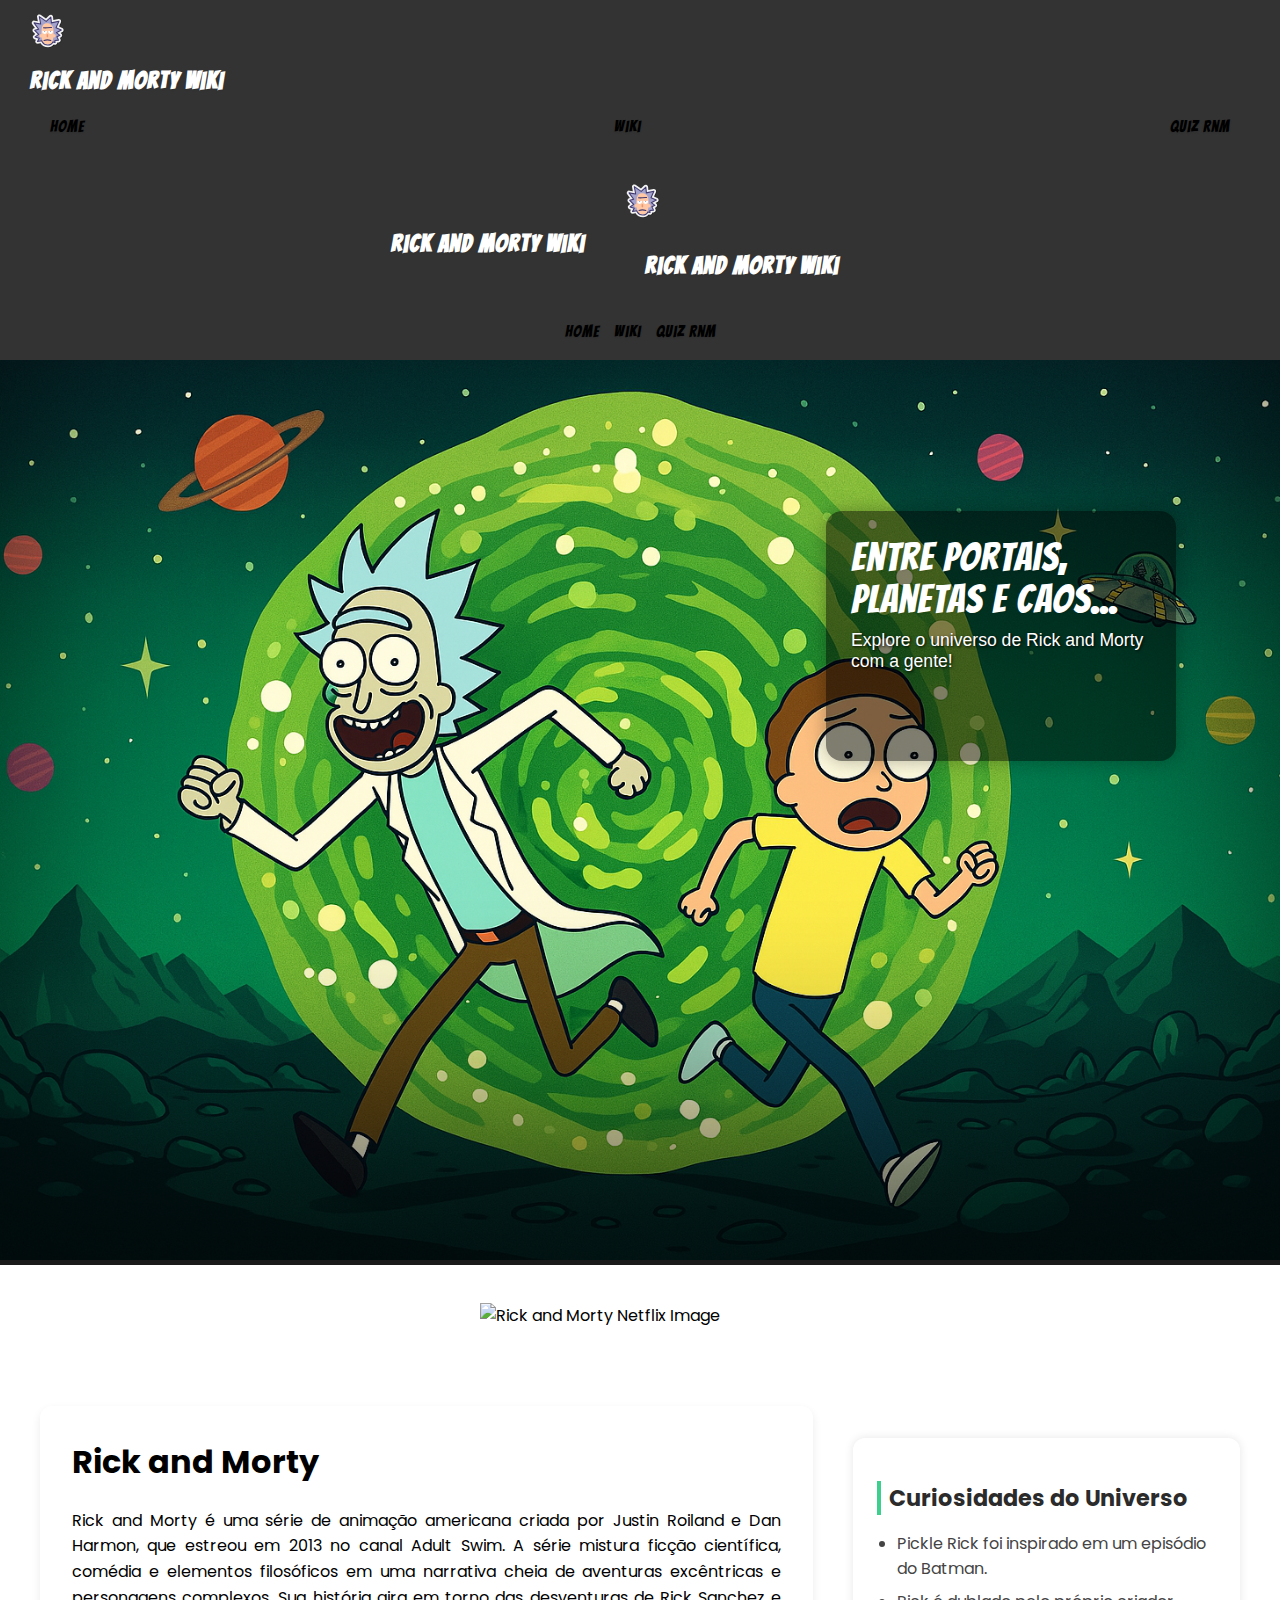
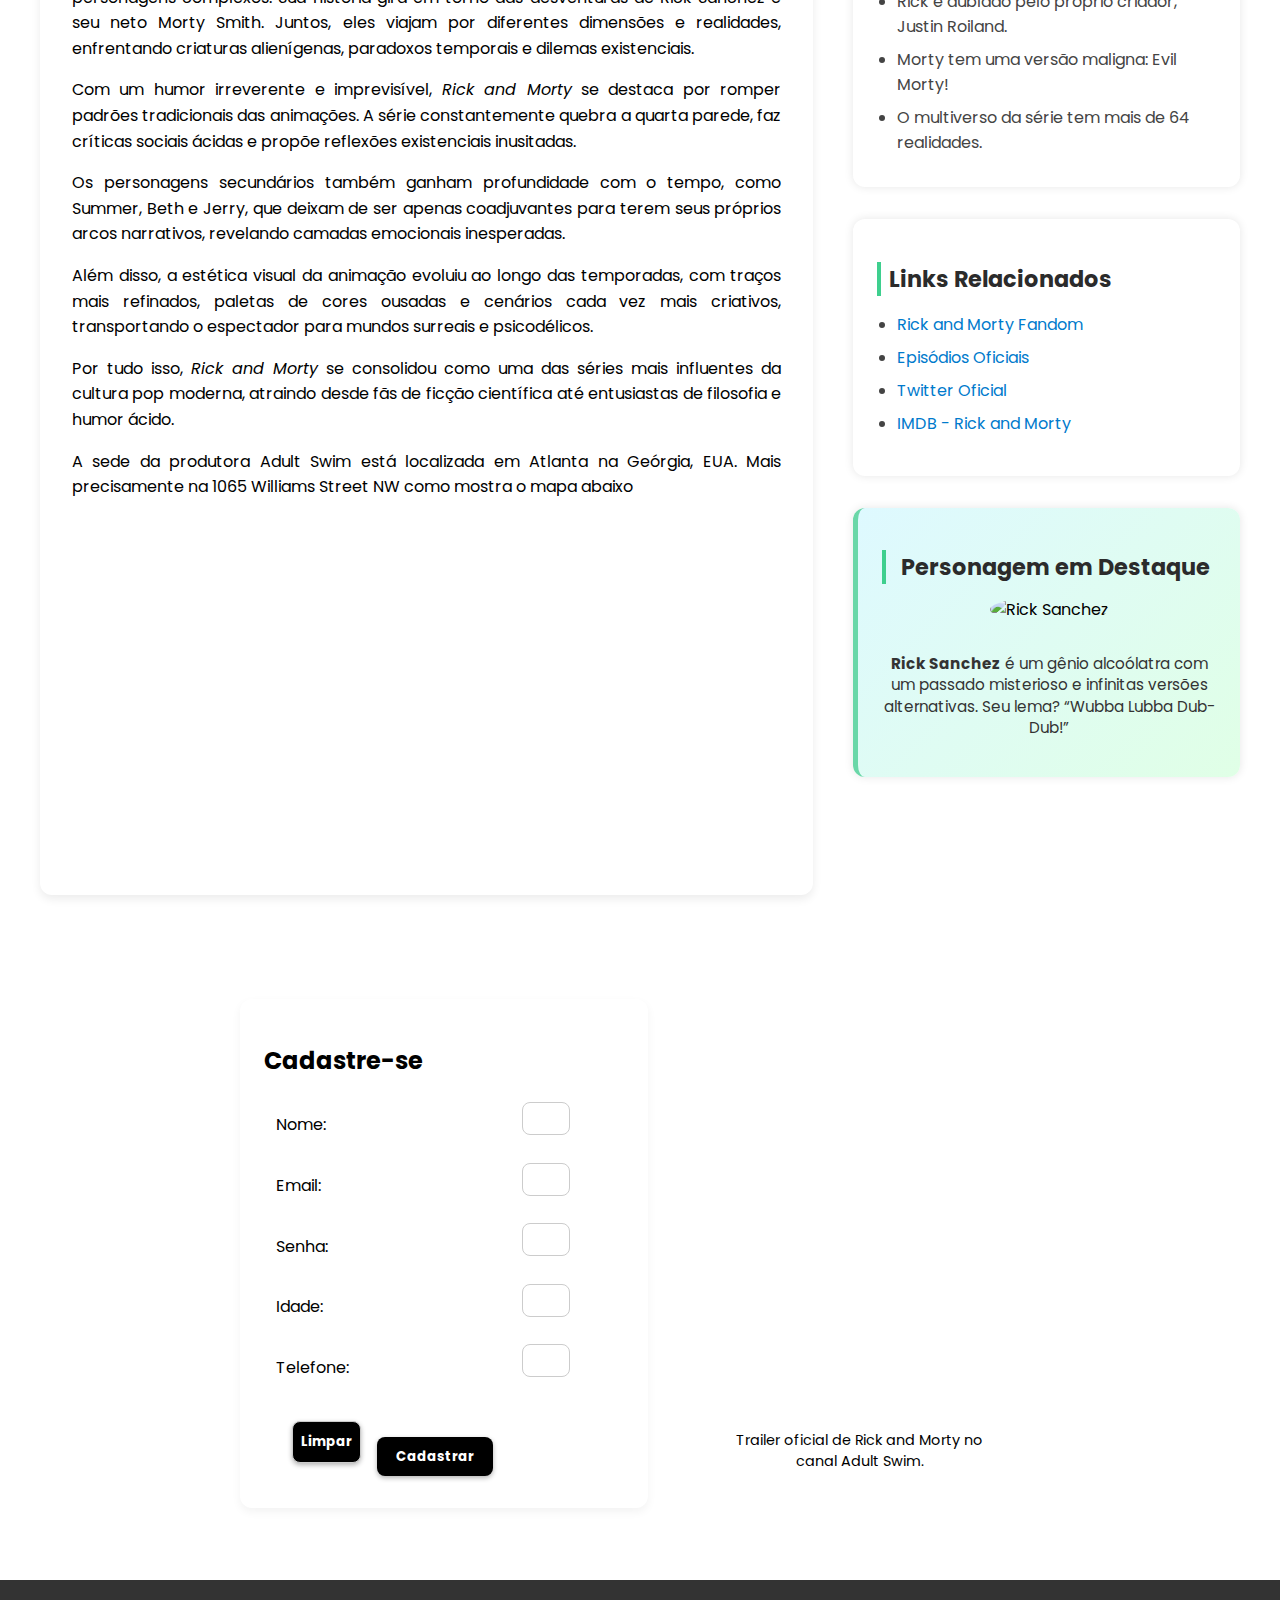
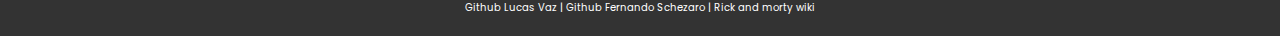
==== commit 98efee63: "Estilização da home" ====
--- a/index.html
+++ b/index.html
@@ -8,6 +8,7 @@
     <link rel="stylesheet" href="css/style.css">
 </head>
 <body>
+
 
   <header class="header">
     <div class="title-icon">
@@ -21,6 +22,28 @@
     </nav>
 </header>
 
+    <header class="header">
+     <div style="display: flex; flex-direction: column; align-items: center;">
+      <div style="display: flex; align-items: center; gap: 10px;">
+        <h2 style="color: white;">Rick and Morty wiki</h2> <!-- nome + icone -->
+  <header class="header">
+    <div class="title-icon">
+        <img class="icon" height="35px" src="css/icon.svg" alt="Logo Rick and Morty"> <!-- nome + icone-->
+      </div>
+      <nav class="navbar" style="display: flex; gap: 15px; margin-top: 10px;">
+        <h2 style="color: white;">Rick and Morty wiki</h2> <!-- nome + icone -->
+    </div>
+    <nav class="navbar" style="display: flex; gap: 15px;">
+        <a href="index.html">Home</a>
+        <a href="wiki.html">Wiki</a>
+        <a href="quiz.html">Quiz RnM</a>
+      </nav>
+      </div>
+    </header>
+    </nav>
+</header>
+
+
  <section class="hero-banner">
   <figure class="hero-figure">
     <figcaption>
@@ -30,27 +53,79 @@
   </figure>
 </section>
 
-  <main class="main-content">
+<!-- a logo fica fora do main class="conteudo site"-->  
+<a href="https://pt.wikipedia.org/wiki/Rick_and_Morty">
+    <div class="element-center">
+      <img width="25%" src="https://occ-0-8407-2219.1.nflxso.net/dnm/api/v6/LmEnxtiAuzezXBjYXPuDgfZ4zZQ/AAAABWmh1NwB5QRqby19DenbtV_BbObIrwt7EjLdTgEX2aqFAlwg6HCKcZoRKgz-ZAAnJ5e3dOnOMEvoT2xZnvbbUhAP8534rp899eFWmipxEA-e.png?r=049" alt="Rick and Morty Netflix Image">
+    </div>
+  </a>
+<!-- fim da logo -->
+
+<main class="conteudo-site">
     <section class="sobre">
-      <a href="https://pt.wikipedia.org/wiki/Rick_and_Morty">
-        <div class="element-center">
-          <img width="25%" src="https://occ-0-8407-2219.1.nflxso.net/dnm/api/v6/LmEnxtiAuzezXBjYXPuDgfZ4zZQ/AAAABWmh1NwB5QRqby19DenbtV_BbObIrwt7EjLdTgEX2aqFAlwg6HCKcZoRKgz-ZAAnJ5e3dOnOMEvoT2xZnvbbUhAP8534rp899eFWmipxEA-e.png?r=049" alt="Rick and Morty Netflix Image">
-        </div>
-      </a>
-      <div class="content">
+
+      <article class="sobrerickmorty"> 
         <h1>Rick and Morty</h1>
-        <p>Rick and Morty é uma série de animação americana criada por Justin Roiland e Dan Harmon, que estreou em 2013 no canal Adult Swim. A série mistura ficção científica, comédia e elementos filosóficos em uma narrativa cheia de aventuras excêntricas e personagens complexos. Sua história gira em torno das desventuras de Rick Sanchez e seu neto Morty Smith. Juntos, eles viajam por diferentes dimensões e realidades, enfrentando criaturas alienígenas, paradoxos temporais e dilemas existenciais.</p>
-        <iframe width="560" height="315" src="https://www.youtube.com/embed/WNhH00OIPP0?si=yw8hi7wYdnr1GtZM" title="YouTube video player" frameborder="0" allow="accelerometer; autoplay; clipboard-write; encrypted-media; gyroscope; picture-in-picture; web-share" referrerpolicy="strict-origin-when-cross-origin" allowfullscreen></iframe>
-        <p>A sede da produtora <a href="https://www.adultswim.com/">Adult Swim</a> está localizada em Atlanta na Geórgia, EUA. Mais precisamente na 1065 Williams Street NW como mostra o mapa abaixo</p>
-        <iframe src="https://www.google.com/maps/embed?pb=!1m18!1m12!1m3!1d3316.100505278665!2d-84.39268972445149!3d33.78390267325912!2m3!1f0!2f0!3f0!3m2!1i1024!2i768!4f13.1!3m3!1m2!1s0x88f5045c32fd4561%3A0xe22e9db82fec5fb7!2s1065%20Williams%20St%20NW%2C%20Atlanta%2C%20GA%2030309%2C%20EUA!5e0!3m2!1spt-BR!2sbr!4v1731773825856!5m2!1spt-BR!2sbr" width="600" height="450" style="border:0;" allowfullscreen="" loading="lazy" referrerpolicy="no-referrer-when-downgrade"></iframe>
-      </div>
+            <p>Rick and Morty é uma série de animação americana criada por Justin Roiland e Dan Harmon, que estreou em 2013 no canal Adult Swim. A série mistura ficção científica, comédia e elementos filosóficos em uma narrativa cheia de aventuras excêntricas e personagens complexos. Sua história gira em torno das desventuras de Rick Sanchez e seu neto Morty Smith. Juntos, eles viajam por diferentes dimensões e realidades, enfrentando criaturas alienígenas, paradoxos temporais e dilemas existenciais.</p>
+            
+            <p>Com um humor irreverente e imprevisível, <em>Rick and Morty</em> se destaca por romper padrões tradicionais das animações. A série constantemente quebra a quarta parede, faz críticas sociais ácidas e propõe reflexões existenciais inusitadas.</p>
+            
+            <p>Os personagens secundários também ganham profundidade com o tempo, como Summer, Beth e Jerry, que deixam de ser apenas coadjuvantes para terem seus próprios arcos narrativos, revelando camadas emocionais inesperadas.</p>
+          
+            <p>Além disso, a estética visual da animação evoluiu ao longo das temporadas, com traços mais refinados, paletas de cores ousadas e cenários cada vez mais criativos, transportando o espectador para mundos surreais e psicodélicos.</p>
+          
+            <p>Por tudo isso, <em>Rick and Morty</em> se consolidou como uma das séries mais influentes da cultura pop moderna, atraindo desde fãs de ficção científica até entusiastas de filosofia e humor ácido.</p>
+          
+            <p>A sede da produtora <a href="https://www.adultswim.com/">Adult Swim</a> está localizada em Atlanta na Geórgia, EUA. Mais precisamente na 1065 Williams Street NW como mostra o mapa abaixo</p> 
+
+            <iframe 
+            width="560" 
+            height="315" 
+            src="https://www.youtube.com/embed/WNhH00OIPP0?si=yw8hi7wYdnr1GtZM" 
+            title="Trailer de Rick and Morty no YouTube" 
+            frameborder="0" 
+            allow="accelerometer; autoplay; clipboard-write; encrypted-media; gyroscope; picture-in-picture; web-share" 
+            referrerpolicy="strict-origin-when-cross-origin" 
+            allowfullscreen>
+         </iframe>
+      </article>
+    </section>
+
+    <!-- NOVO ASIDE lateral direita -->
+    <section class="lateral-direita">
+        <aside class="curiosidades">
+            <h2>Curiosidades do Universo</h2>
+            <ul>
+                <li>Pickle Rick foi inspirado em um episódio do Batman.</li>
+                <li>Rick é dublado pelo próprio criador, Justin Roiland.</li>
+                <li>Morty tem uma versão maligna: Evil Morty!</li>
+                <li>O multiverso da série tem mais de 64 realidades.</li>
+            </ul>
+        </aside>
+      
+        <aside class="extra-links">
+            <h2>Links Relacionados</h2>
+            <ul>
+                <li><a href="https://rickandmorty.fandom.com/wiki/Rick_and_Morty_Wiki">Rick and Morty Fandom</a></li>
+                <li><a href="https://www.adultswim.com/videos/rick-and-morty">Episódios Oficiais</a></li>
+                <li><a href="https://twitter.com/RickandMorty">Twitter Oficial</a></li>
+                <li><a href="https://www.imdb.com/title/tt2861424/">IMDB - Rick and Morty</a></li>
+            </ul>
+        </aside>
+      
+        <aside class="personagem-em-destaque">
+            <h2>Personagem em Destaque</h2>
+            <img src="https://rickandmortyapi.com/api/character/avatar/1.jpeg" alt="Rick Sanchez" width="120">
+            <p><strong>Rick Sanchez</strong> é um gênio alcoólatra com um passado misterioso e infinitas versões alternativas. Seu lema? “Wubba Lubba Dub-Dub!”</p>
+        </aside>
     </section>
 
 <!-- Formulário de cadastro Newsletter - 5 Tipos de cam´pos: text, email, password, number, tel-->
  
-<section class="cadastro">
+<section class="cadastro-mapa">
+    <div class="formulario">
     <h2>Cadastre-se</h2>
-    <form>
+    <form action="/cadastrar-newsletter" method="post" aria-label="Formulário de cadastro para newsletter">
         <table>
             <tr>
                 <td><label for="name">Nome:</label></td>
@@ -80,7 +155,23 @@
             </tr>
         </table>
     </form>
-</div>
+    </div>
+    <div class="mapa"> 
+        <figure>
+            <iframe 
+            src="https://www.google.com/maps/embed?pb=!1m18!1m12!1m3!1d3316.100505278665!2d-84.39268972445149!3d33.78390267325912!2m3!1f0!2f0!3f0!3m2!1i1024!2i768!4f13.1!3m3!1m2!1s0x88f5045c32fd4561%3A0xe22e9db82fec5fb7!2s1065%20Williams%20St%20NW%2C%20Atlanta%2C%20GA%2030309%2C%20EUA!5e0!3m2!1spt-BR!2sbr!4v1731773825856!5m2!1spt-BR!2sbr" 
+            width="600" 
+            height="450" 
+            style="border:0;" 
+            allowfullscreen="" 
+            loading="lazy" 
+            referrerpolicy="no-referrer-when-downgrade"
+            title="Mapa da localização da Adult Swim">
+            </iframe>
+            <figcaption>Trailer oficial de Rick and Morty no canal Adult Swim.</figcaption>
+        </figure>
+    </div>
+</section>
 </main> 
 
 <footer>
--- a/css/style.css
+++ b/css/style.css
@@ -1,7 +1,9 @@
+@import url('https://fonts.googleapis.com/css2?family=Bangers&family=Poppins:wght@400;700&display=swap');
+
 body {
-  font-family: Arial, sans-serif;
-  background-color: #f4f4f4;
-  margin: 0;
+    font-family: 'Poppins', sans-serif; /* teste fonte, voltar arial */
+    background-color: #fff;
+    margin: 0;
 }
 
 @media (max-width: 1024px) {
@@ -17,22 +19,225 @@
 }
 
 .header {
-  background-color: #333;
-  padding: 15px 30px;
-  color: white;
-}
-
-.nav-links{
-  display: flex;
-  justify-content: center;
-  gap: 2%;
-}
-
-
-.title-icon{
-  display: flex;
-  justify-content: center;
-  margin-bottom: 2%;
+    background-color: #333;
+    padding: 15px 30px;
+    color: white;
+    font-family: 'Bangers', cursive; /* teste fonte, apagar*/
+    letter-spacing: 1px; /* afasta um pouquinho as letras */
+    text-shadow: 0 1px 2px rgba(0,0,0,0.1); /* dá uma suavizada no peso visual */
+    font-weight: normal;
+    letter-spacing: 1px; /* afasta um pouquinho as letras */
+    text-shadow: 0 1px 2px rgba(0,0,0,0.1); /* dá uma suavizada no peso visual */
+    font-weight: normal;
+}
+
+.icon {
+    vertical-align: middle;
+    margin-top: -2px;
+}
+
+section.next-content {
+    background-color: #1a1a1a;
+}
+
+.hero-banner {
+    position: relative;
+    background-image: url("banner-rickmorty.png"); 
+    background-size: cover;
+    background-position: center;
+    height: 100vh;
+    display: flex;
+    align-items: center;
+    justify-content: flex-start;
+    box-shadow: inset 0 -150px 200px rgba(0, 0, 0, 0.6); /* sombra escurecendo embaixo */
+    border-bottom: 5px solid #1a1a1a;
+  }
+  
+  .hero-figure {
+    color: white;
+    position: absolute;
+    top: 15%; /* mais pra cima */
+    right: 5%; /* mais pro canto direito */
+    background: rgba(0, 0, 0, 0.5); /* leve transparência pra destacar o texto */
+    padding: 25px;
+    border-radius: 16px;
+    width: 300px;
+    height: 200px;
+    box-shadow: 0 0 20px rgba(0, 0, 0, 0.3);
+  }
+  
+  .hero-figure h1 {
+    font-family: 'Bangers', cursive;
+    font-size: 2.5rem;
+    margin: 0;
+    text-shadow: 2px 2px 5px #000;
+    letter-spacing: 1px; /* afasta um pouquinho as letras */
+    text-shadow: 0 1px 2px rgba(0,0,0,0.1); /* dá uma suavizada no peso visual */
+    font-weight: normal;
+  }
+  
+  .hero-figure p {
+    font-family: Arial, sans-serif;
+    font-size: 1.1rem;
+    margin-top: 10px;
+    text-shadow: 1px 1px 3px #000;
+  }
+
+  /* Grid Layout Principal */
+  .main-content.grid-layout {
+    display: grid;
+    grid-template-columns: 2fr 1fr; /* Conteúdo principal + lateral */
+    gap: 2rem;
+    max-width: 1200px;
+    margin: 0 auto;
+    padding: 2rem;
+    box-sizing: border-box;
+  }
+
+  .main-content { 
+    grid-template-areas:
+      "sobre aside";
+  }
+
+  .conteudo-site {
+    display: grid;
+    grid-template-columns: 2fr 1fr; /* 2/3 para o conteúdo, 1/3 para asides */
+    gap: 40px;
+    max-width: 1200px;
+    margin: 0 auto;
+    padding: 40px 20px;
+  }
+
+  .sobre {
+    display: flex;
+    flex-direction: column;
+    gap: 20px;
+  }
+
+  /* Layout principal com grid */
+.grid-layout {
+    display: grid;
+    grid-template-columns: 2fr 1fr;
+    gap: 2rem;
+    padding: 2rem;
+    background-color: #f0faff; /* tom clarinho que combina com a estética */
+  }
+
+  .sobrerickmorty {
+    background: #ffffff;
+    border-radius: 12px;
+    box-shadow: 0 4px 10px rgba(0, 0, 0, 0.08);
+    padding: 2rem;
+    margin-bottom: 2rem;
+  }
+  
+  .sobrerickmorty h1 {
+    margin-top: 0;
+  }
+  
+  .sobrerickmorty iframe {
+    display: block;
+    margin: 1.5rem auto;
+    max-width: 100%;
+  }
+
+  .sobrerickmorty p {
+    text-align: justify;
+    line-height: 1.6;
+    margin-bottom: 1rem;
+  }
+  
+  /* Estilo base para todos os aside cards */
+  aside {
+    background-color: #ffffff;
+    padding: 1.5rem;
+    border-radius: 12px;
+    box-shadow: 0 0 10px rgba(0, 0, 0, 0.1);
+    margin-top: 2rem;
+    margin-bottom: 20px;
+    transition: transform 0.3s ease, box-shadow 0.3s ease;
+  }
+  
+  aside:hover {
+    transform: translateY(-5px);
+    box-shadow: 0 6px 20px rgba(0, 0, 0, 0.15);
+  }
+  
+  aside h2 {
+    font-size: 1.4rem;
+    color: #2b2b2b;
+    margin-bottom: 0.8rem;
+    border-left: 4px solid #3ecf8e;
+    padding-left: 0.5rem;
+  }
+  
+  aside ul {
+    list-style-type: disc;
+    padding-left: 1.2rem;
+  }
+  
+  aside li {
+    margin-bottom: 0.5rem;
+    color: #444;
+  }
+  
+  aside.curiosidades {
+    margin-top: 2rem;
+    padding-bottom: 1rem;
+    height: fit-content;
+    align-self: start;
+    order: 1;
+  }
+
+  .aside-container {
+    display: flex;
+    flex-direction: column;
+    gap: 2rem;
+  }
+
+  /* Links com estilo Rick and Morty */
+  .extra-links a {
+    color: #007acc;
+    text-decoration: none;
+  }
+  
+  .extra-links a:hover {
+    text-decoration: underline;
+  }
+
+  aside.extra-links { /* determina a ordem */
+    order: 3;
+  }
+  
+  /* Personagem em destaque */
+  .personagem-em-destaque {
+    background: linear-gradient(135deg, #def9ff, #e0ffe6);
+    border-left: 5px solid #6ad7a8;
+    text-align: center;
+  }
+
+  aside.personagem-em-destaque {
+    order: 2;
+  }
+  
+  .personagem-em-destaque img {
+    border-radius: 50%;
+    margin-bottom: 1rem;
+  }
+  
+  .personagem-em-destaque p {
+    color: #333;
+    font-size: 0.95rem;
+    line-height: 1.4;
+  }
+
+.navbar {
+    display: flex;
+    justify-content: space-between;
+    align-items: center;
+    background-color: #333;
+    padding: 5px 20px;
+    color: white;
 }
 
 .icon{
@@ -95,19 +300,139 @@
   text-align: left;
 }
 
+.cadastro-mapa {
+    display: flex;
+    gap: 2rem;
+    align-items: flex-start;
+    justify-content: center;
+    margin: 2rem auto;
+    max-width: 1200px; 
+    grid-column: span 2;
+  }
+  
+.cadastro-mapa form {
+    flex: 1;
+    max-width: 300px;
+}
+  
+.cadastro-mapa iframe {
+    flex: 2;
+    max-width: 600px;
+    height: 400px;
+    border: 0;
+}
+
+.for.formulario form {
+  display: flex;
+  flex-direction: column;
+}
+
+.formulario { /*testando o que isso vai fazer*/
+  background-color: #fff;
+  border-radius: 12px;
+  box-shadow: 0 4px 10px rgba(0, 0, 0, 0.05);
+  padding: 1.5rem;
+  width: 320px; /*voltar pra 100% qualquer coisa*/ 
+  max-width: 400px;
+}
+
+.formulario, .mapa {
+  flex: 1; /* 1 1 400px; */ 
+  max-width: 400px;
+}
+
+.formulario h2 { /* testando oque isso faz */
+  font-size: 1.5rem;
+  margin-bottom: 1rem;
+}
+
+.formulario table { /* talvez eu tire isso */
+  width: 100%;
+}
+
+.formulario td { /* talvez eu tire isso */
+  padding: 0.4rem 0.6rem;
+}
+
+.formulario label,
+.formulario input {
+  width: 100%;
+  margin-bottom: 0.8rem;
+}
+
+.formulario input { /* testando o que isso faz */ 
+  padding: 0.5rem;
+  border: 1px solid #ccc;
+  border-radius: 8px;
+}
+
+.formulario button {
+  margin-top: 1rem;
+  margin-right: 0.5rem;
+  padding: 0.6rem 1.2rem;
+  font-weight: bold;
+  border: none;
+  border-radius: 8px;
+  background-color: #000;
+  color: #fff;
+  cursor: pointer;
+}
+
+.formulario button:hover {
+  background-color: #333;
+}
+
+.mapa iframe {
+  width: 100%;
+  height: 100%;
+  min-height: 400px;
+  border-radius: 8px;
+}
+
+.mapa figcaption {
+  margin-top: 0.5rem;
+  text-align: center;
+  font-size: 0.9rem;
+}
+
+.mapa p { 
+  margin-top: 0.5rem;
+  font-size: 0.9rem;
+  text-align: center;
+}
+
 .botao {
-  background-color: #2e2e2e;
-  color: #fff;
-  padding: 10px 20px;
-  border-radius: 25px;
-  text-decoration: none;
-  font-weight: bold;
-  transition: background-color 0.3s ease, transform 0.2s ease;
-  box-shadow: 0 2px 5px rgba(0, 0, 0, 0.3);
-  border: none;
-  cursor: pointer;
-}
-  
+    background-color: #000;
+    color: #fff;
+    padding: 10px 20px;
+    border-radius: 25px;
+    text-decoration: none;
+    font-weight: bold;
+    transition: background-color 0.3s ease, transform 0.2s ease;
+    box-shadow: 0 2px 5px rgba(0, 0, 0, 0.3);
+    border: none;
+    cursor: pointer;
+    font-family: 'Poppins', sans-serif; /* teste fonte */
+  } 
+  
+  .botao:hover {
+    background-color: #289782;
+    color: #000;
+    transform: scale(1.05);
+    box-shadow: 0 0 10px #289782;
+  }
+  
+  .botao:active {
+    transform: scale(0.95);
+    box-shadow: 0 1px 3px rgba(0, 0, 0, 0.4);
+  }  
+
+  .formulario .actions {
+  display: flex;
+  justify-content: center;
+  gap: 1rem; /* Espaço entre os botões */
+  margin-top: 1rem;
+}
 .botao:hover {
   background-color: #289782;
   color: #000;
@@ -158,8 +483,12 @@
 }
 
 .card h3 {
-  font-size: 1.2em;
-  margin: 10px 0;
+    font-size: 1.2em;
+    margin: 10px 0;
+    font-family: 'Bangers', cursive;
+    letter-spacing: 1px; /* afasta um pouquinho as letras */
+    text-shadow: 0 1px 2px rgba(0,0,0,0.1); /* dá uma suavizada no peso visual */
+    font-weight: normal;
 }
 
 
@@ -213,11 +542,16 @@
 }
 
 .form {
-  margin: 5% 5%  ;
-  text-align: center;
-  color: #000000;
-  align-self: center;
-}
+    margin: 5% 5%  ;
+    text-align: center;
+}
+
+  /* Responsivo */
+  @media (max-width: 768px) {
+    .grid-layout {
+      grid-template-columns: 1fr;
+    }
+  }
 
 .form label {
   color: #000000;
@@ -279,8 +613,7 @@
 }
 
 .banner-quiz {
-  width: 1520px;
-  height: 400px;
+  width: 100%;
   display: flex;
   align-content: center;
   justify-content: center;
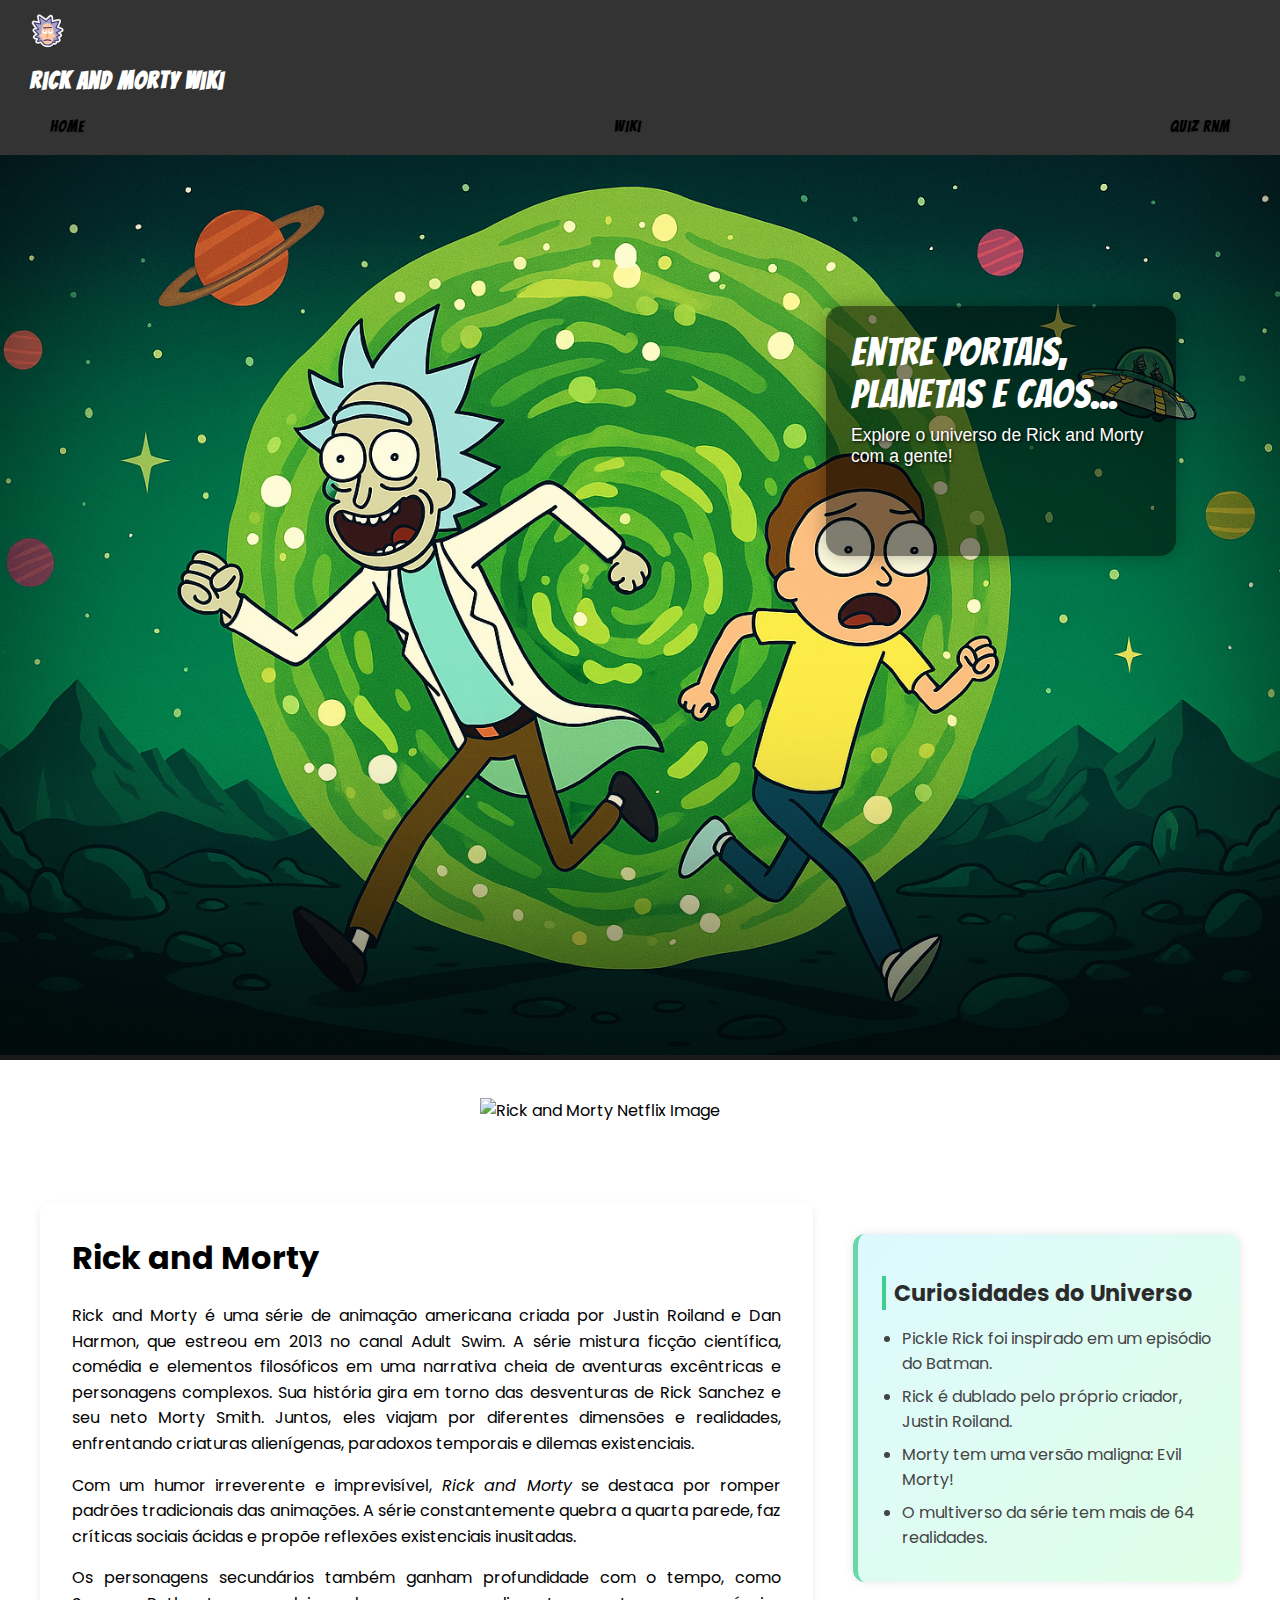
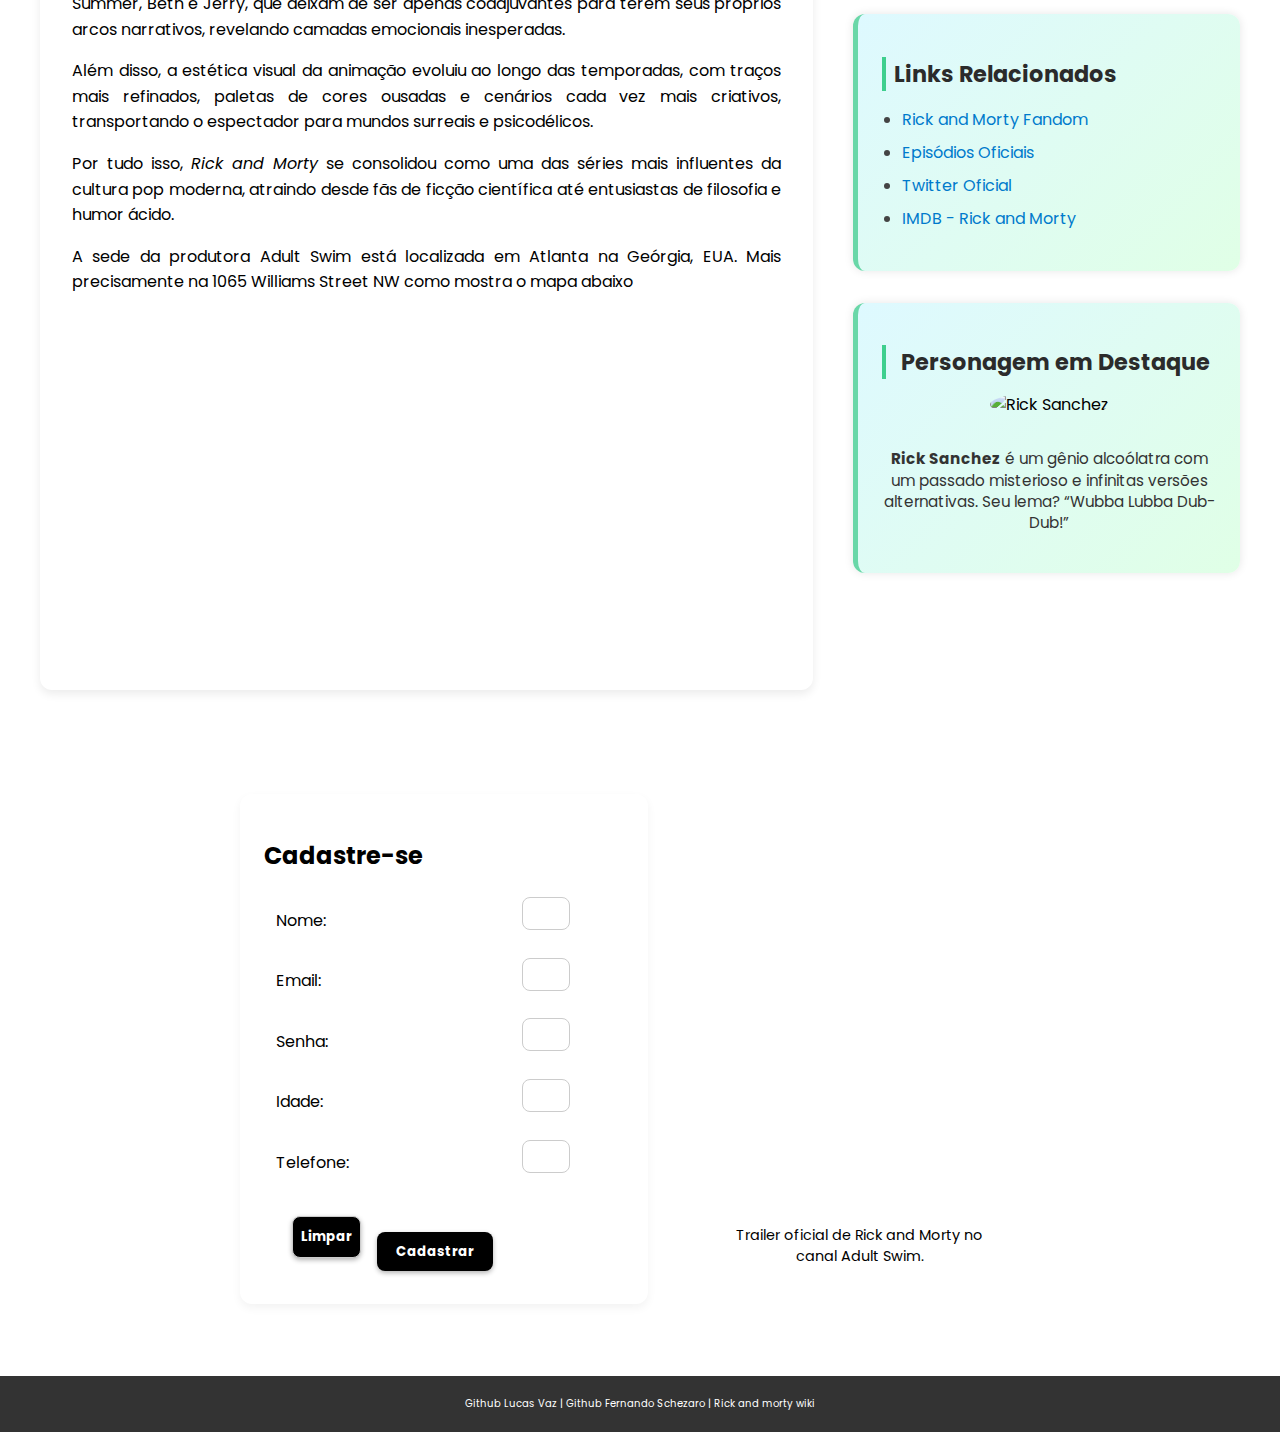
==== commit e2ad47c4: "Fix cor aside home" ====
--- a/index.html
+++ b/index.html
@@ -1,181 +1,146 @@
 <!DOCTYPE html>
 <html lang="pt-br">
-<head>
-    <meta charset="UTF-8">
-    <meta name="viewport" content="width=device-width, initial-scale=1.0">
-    <title>Rick and Morty Wiki</title>
-    <link rel="shortcut icon" href="css/icon.svg" type="image/x-icon">
-    <link rel="stylesheet" href="css/style.css">
-</head>
-<body>
+    <head>
+        <meta charset="UTF-8">
+        <meta name="viewport" content="width=device-width, initial-scale=1.0">
+        <title>Rick and Morty Wiki</title>
+        <link rel="shortcut icon" href="css/icon.svg" type="image/x-icon">
+        <link rel="stylesheet" href="css/style.css">
+    </head>
+    <body>
+        <header class="header">
+            <div class="title-icon">
+                <img class="icon" height="35px" src="css/icon.svg" alt="Logo Rick and Morty"> <!-- nome + icone-->
+                <h2 style="color: white;">Rick and Morty wiki</h2> <!-- nome + icone -->
+            </div>
+            <nav class="navbar" style="display: flex; gap: 15px;">
+                <a href="index.html">Home</a>
+                <a href="wiki.html">Wiki</a>
+                <a href="quiz.html">Quiz RnM</a>
+            </nav>
+        </header>
+        <section class="hero-banner">
+            <figure class="hero-figure">
+                <figcaption>
+                <h1>Entre portais, planetas e caos...</h1>
+                <p>Explore o universo de Rick and Morty com a gente!</p>
+                </figcaption>
+            </figure>
+        </section>
 
+        <!-- a logo fica fora do main class="conteudo site"-->  
+        <div class="element-center">
+            <img width="25%" src="https://occ-0-8407-2219.1.nflxso.net/dnm/api/v6/LmEnxtiAuzezXBjYXPuDgfZ4zZQ/AAAABWmh1NwB5QRqby19DenbtV_BbObIrwt7EjLdTgEX2aqFAlwg6HCKcZoRKgz-ZAAnJ5e3dOnOMEvoT2xZnvbbUhAP8534rp899eFWmipxEA-e.png?r=049" alt="Rick and Morty Netflix Image">
+        </div>
+        <!-- fim da logo -->
 
-  <header class="header">
-    <div class="title-icon">
-        <img class="icon" height="35px" src="css/icon.svg" alt="Logo Rick and Morty"> <!-- nome + icone-->
-        <h2 style="color: white;">Rick and Morty wiki</h2> <!-- nome + icone -->
-    </div>
-    <nav class="navbar" style="display: flex; gap: 15px;">
-        <a href="index.html">Home</a>
-        <a href="wiki.html">Wiki</a>
-        <a href="quiz.html">Quiz RnM</a>
-    </nav>
-</header>
+        <main class="conteudo-site">
+            <section class="sobre">
+                <article class="sobrerickmorty"> 
+                    <h1>Rick and Morty</h1>
+                    <p>Rick and Morty é uma série de animação americana criada por Justin Roiland e Dan Harmon, que estreou em 2013 no canal Adult Swim. A série mistura ficção científica, comédia e elementos filosóficos em uma narrativa cheia de aventuras excêntricas e personagens complexos. Sua história gira em torno das desventuras de Rick Sanchez e seu neto Morty Smith. Juntos, eles viajam por diferentes dimensões e realidades, enfrentando criaturas alienígenas, paradoxos temporais e dilemas existenciais.</p>
+                    <p>Com um humor irreverente e imprevisível, <em>Rick and Morty</em> se destaca por romper padrões tradicionais das animações. A série constantemente quebra a quarta parede, faz críticas sociais ácidas e propõe reflexões existenciais inusitadas.</p>
+                    <p>Os personagens secundários também ganham profundidade com o tempo, como Summer, Beth e Jerry, que deixam de ser apenas coadjuvantes para terem seus próprios arcos narrativos, revelando camadas emocionais inesperadas.</p>
+                    <p>Além disso, a estética visual da animação evoluiu ao longo das temporadas, com traços mais refinados, paletas de cores ousadas e cenários cada vez mais criativos, transportando o espectador para mundos surreais e psicodélicos.</p>
+                    <p>Por tudo isso, <em>Rick and Morty</em> se consolidou como uma das séries mais influentes da cultura pop moderna, atraindo desde fãs de ficção científica até entusiastas de filosofia e humor ácido.</p>
+                    <p>A sede da produtora <a href="https://www.adultswim.com/">Adult Swim</a> está localizada em Atlanta na Geórgia, EUA. Mais precisamente na 1065 Williams Street NW como mostra o mapa abaixo</p> 
+                    <iframe 
+                        width="560" 
+                        height="315" 
+                        src="https://www.youtube.com/embed/WNhH00OIPP0?si=yw8hi7wYdnr1GtZM" 
+                        title="Trailer de Rick and Morty no YouTube" 
+                        frameborder="0" 
+                        allow="accelerometer; autoplay; clipboard-write; encrypted-media; gyroscope; picture-in-picture; web-share" 
+                        referrerpolicy="strict-origin-when-cross-origin" 
+                        allowfullscreen>
+                    </iframe>
+                </article>
+            </section>
 
-    <header class="header">
-     <div style="display: flex; flex-direction: column; align-items: center;">
-      <div style="display: flex; align-items: center; gap: 10px;">
-        <h2 style="color: white;">Rick and Morty wiki</h2> <!-- nome + icone -->
-  <header class="header">
-    <div class="title-icon">
-        <img class="icon" height="35px" src="css/icon.svg" alt="Logo Rick and Morty"> <!-- nome + icone-->
-      </div>
-      <nav class="navbar" style="display: flex; gap: 15px; margin-top: 10px;">
-        <h2 style="color: white;">Rick and Morty wiki</h2> <!-- nome + icone -->
-    </div>
-    <nav class="navbar" style="display: flex; gap: 15px;">
-        <a href="index.html">Home</a>
-        <a href="wiki.html">Wiki</a>
-        <a href="quiz.html">Quiz RnM</a>
-      </nav>
-      </div>
-    </header>
-    </nav>
-</header>
+            <!-- NOVO ASIDE lateral direita -->
+            <section class="lateral-direita">
+                <aside class="curiosidades">
+                    <h2>Curiosidades do Universo</h2>
+                    <ul>
+                        <li>Pickle Rick foi inspirado em um episódio do Batman.</li>
+                        <li>Rick é dublado pelo próprio criador, Justin Roiland.</li>
+                        <li>Morty tem uma versão maligna: Evil Morty!</li>
+                        <li>O multiverso da série tem mais de 64 realidades.</li>
+                    </ul>
+                </aside>
+            
+                <aside class="extra-links">
+                    <h2>Links Relacionados</h2>
+                    <ul>
+                        <li><a href="https://rickandmorty.fandom.com/wiki/Rick_and_Morty_Wiki">Rick and Morty Fandom</a></li>
+                        <li><a href="https://www.adultswim.com/videos/rick-and-morty">Episódios Oficiais</a></li>
+                        <li><a href="https://twitter.com/RickandMorty">Twitter Oficial</a></li>
+                        <li><a href="https://www.imdb.com/title/tt2861424/">IMDB - Rick and Morty</a></li>
+                    </ul>
+                </aside>
+            
+                <aside class="personagem-em-destaque">
+                    <h2>Personagem em Destaque</h2>
+                    <img src="https://rickandmortyapi.com/api/character/avatar/1.jpeg" alt="Rick Sanchez" width="120">
+                    <p><strong>Rick Sanchez</strong> é um gênio alcoólatra com um passado misterioso e infinitas versões alternativas. Seu lema? “Wubba Lubba Dub-Dub!”</p>
+                </aside>
+            </section>
 
-
- <section class="hero-banner">
-  <figure class="hero-figure">
-    <figcaption>
-      <h1>Entre portais, planetas e caos...</h1>
-      <p>Explore o universo de Rick and Morty com a gente!</p>
-    </figcaption>
-  </figure>
-</section>
-
-<!-- a logo fica fora do main class="conteudo site"-->  
-<a href="https://pt.wikipedia.org/wiki/Rick_and_Morty">
-    <div class="element-center">
-      <img width="25%" src="https://occ-0-8407-2219.1.nflxso.net/dnm/api/v6/LmEnxtiAuzezXBjYXPuDgfZ4zZQ/AAAABWmh1NwB5QRqby19DenbtV_BbObIrwt7EjLdTgEX2aqFAlwg6HCKcZoRKgz-ZAAnJ5e3dOnOMEvoT2xZnvbbUhAP8534rp899eFWmipxEA-e.png?r=049" alt="Rick and Morty Netflix Image">
-    </div>
-  </a>
-<!-- fim da logo -->
-
-<main class="conteudo-site">
-    <section class="sobre">
-
-      <article class="sobrerickmorty"> 
-        <h1>Rick and Morty</h1>
-            <p>Rick and Morty é uma série de animação americana criada por Justin Roiland e Dan Harmon, que estreou em 2013 no canal Adult Swim. A série mistura ficção científica, comédia e elementos filosóficos em uma narrativa cheia de aventuras excêntricas e personagens complexos. Sua história gira em torno das desventuras de Rick Sanchez e seu neto Morty Smith. Juntos, eles viajam por diferentes dimensões e realidades, enfrentando criaturas alienígenas, paradoxos temporais e dilemas existenciais.</p>
-            
-            <p>Com um humor irreverente e imprevisível, <em>Rick and Morty</em> se destaca por romper padrões tradicionais das animações. A série constantemente quebra a quarta parede, faz críticas sociais ácidas e propõe reflexões existenciais inusitadas.</p>
-            
-            <p>Os personagens secundários também ganham profundidade com o tempo, como Summer, Beth e Jerry, que deixam de ser apenas coadjuvantes para terem seus próprios arcos narrativos, revelando camadas emocionais inesperadas.</p>
-          
-            <p>Além disso, a estética visual da animação evoluiu ao longo das temporadas, com traços mais refinados, paletas de cores ousadas e cenários cada vez mais criativos, transportando o espectador para mundos surreais e psicodélicos.</p>
-          
-            <p>Por tudo isso, <em>Rick and Morty</em> se consolidou como uma das séries mais influentes da cultura pop moderna, atraindo desde fãs de ficção científica até entusiastas de filosofia e humor ácido.</p>
-          
-            <p>A sede da produtora <a href="https://www.adultswim.com/">Adult Swim</a> está localizada em Atlanta na Geórgia, EUA. Mais precisamente na 1065 Williams Street NW como mostra o mapa abaixo</p> 
-
-            <iframe 
-            width="560" 
-            height="315" 
-            src="https://www.youtube.com/embed/WNhH00OIPP0?si=yw8hi7wYdnr1GtZM" 
-            title="Trailer de Rick and Morty no YouTube" 
-            frameborder="0" 
-            allow="accelerometer; autoplay; clipboard-write; encrypted-media; gyroscope; picture-in-picture; web-share" 
-            referrerpolicy="strict-origin-when-cross-origin" 
-            allowfullscreen>
-         </iframe>
-      </article>
-    </section>
-
-    <!-- NOVO ASIDE lateral direita -->
-    <section class="lateral-direita">
-        <aside class="curiosidades">
-            <h2>Curiosidades do Universo</h2>
-            <ul>
-                <li>Pickle Rick foi inspirado em um episódio do Batman.</li>
-                <li>Rick é dublado pelo próprio criador, Justin Roiland.</li>
-                <li>Morty tem uma versão maligna: Evil Morty!</li>
-                <li>O multiverso da série tem mais de 64 realidades.</li>
-            </ul>
-        </aside>
-      
-        <aside class="extra-links">
-            <h2>Links Relacionados</h2>
-            <ul>
-                <li><a href="https://rickandmorty.fandom.com/wiki/Rick_and_Morty_Wiki">Rick and Morty Fandom</a></li>
-                <li><a href="https://www.adultswim.com/videos/rick-and-morty">Episódios Oficiais</a></li>
-                <li><a href="https://twitter.com/RickandMorty">Twitter Oficial</a></li>
-                <li><a href="https://www.imdb.com/title/tt2861424/">IMDB - Rick and Morty</a></li>
-            </ul>
-        </aside>
-      
-        <aside class="personagem-em-destaque">
-            <h2>Personagem em Destaque</h2>
-            <img src="https://rickandmortyapi.com/api/character/avatar/1.jpeg" alt="Rick Sanchez" width="120">
-            <p><strong>Rick Sanchez</strong> é um gênio alcoólatra com um passado misterioso e infinitas versões alternativas. Seu lema? “Wubba Lubba Dub-Dub!”</p>
-        </aside>
-    </section>
-
-<!-- Formulário de cadastro Newsletter - 5 Tipos de cam´pos: text, email, password, number, tel-->
- 
-<section class="cadastro-mapa">
-    <div class="formulario">
-    <h2>Cadastre-se</h2>
-    <form action="/cadastrar-newsletter" method="post" aria-label="Formulário de cadastro para newsletter">
-        <table>
-            <tr>
-                <td><label for="name">Nome:</label></td>
-                <td><input type="text" id="name" name="name" required></td>
-            </tr>
-            <tr>
-                <td><label for="email">Email:</label></td>
-                <td><input type="email" id="email" name="email" required></td>
-            </tr>
-            <tr>
-                <td><label for="password">Senha:</label></td>
-                <td><input type="password" id="password" name="password" required></td>
-            </tr>
-            <tr>
-                <td><label for="idade">Idade:</label></td>
-                <td><input type="number" id="idade" name="idade" required></td>
-            </tr>
-            <tr>
-                <td><label for="telefone">Telefone:</label></td>
-                <td><input type="tel" id="telefone" name="telefone" required></td>
-            </tr>
-            <tr>
-                <td colspan="2" class="actions"><br>
-                <input type="reset" value="Limpar" class="botao">
-                <button type="submit" class="botao">Cadastrar</button>
-                </td>
-            </tr>
-        </table>
-    </form>
-    </div>
-    <div class="mapa"> 
-        <figure>
-            <iframe 
-            src="https://www.google.com/maps/embed?pb=!1m18!1m12!1m3!1d3316.100505278665!2d-84.39268972445149!3d33.78390267325912!2m3!1f0!2f0!3f0!3m2!1i1024!2i768!4f13.1!3m3!1m2!1s0x88f5045c32fd4561%3A0xe22e9db82fec5fb7!2s1065%20Williams%20St%20NW%2C%20Atlanta%2C%20GA%2030309%2C%20EUA!5e0!3m2!1spt-BR!2sbr!4v1731773825856!5m2!1spt-BR!2sbr" 
-            width="600" 
-            height="450" 
-            style="border:0;" 
-            allowfullscreen="" 
-            loading="lazy" 
-            referrerpolicy="no-referrer-when-downgrade"
-            title="Mapa da localização da Adult Swim">
-            </iframe>
-            <figcaption>Trailer oficial de Rick and Morty no canal Adult Swim.</figcaption>
-        </figure>
-    </div>
-</section>
-</main> 
-
-<footer>
-    <a href="https://github.com/LucasVazRosario">Github Lucas Vaz</a> | <a href="https://github.com/Fschezaro">Github Fernando Schezaro</a> | <a href="wiki.html">Rick and morty wiki</a>
-</footer>
-</body>
+        <!-- Formulário de cadastro Newsletter - 5 Tipos de cam´pos: text, email, password, number, tel-->
+        
+        <section class="cadastro-mapa">
+            <div class="formulario">
+                <h2>Cadastre-se</h2>
+                <form action="/cadastrar-newsletter" method="post" aria-label="Formulário de cadastro para newsletter">
+                    <table>
+                        <tr>
+                            <td><label for="name">Nome:</label></td>
+                            <td><input type="text" id="name" name="name" required></td>
+                        </tr>
+                        <tr>
+                            <td><label for="email">Email:</label></td>
+                            <td><input type="email" id="email" name="email" required></td>
+                        </tr>
+                        <tr>
+                            <td><label for="password">Senha:</label></td>
+                            <td><input type="password" id="password" name="password" required></td>
+                        </tr>
+                        <tr>
+                            <td><label for="idade">Idade:</label></td>
+                            <td><input type="number" id="idade" name="idade" required></td>
+                        </tr>
+                        <tr>
+                            <td><label for="telefone">Telefone:</label></td>
+                            <td><input type="tel" id="telefone" name="telefone" required></td>
+                        </tr>
+                        <tr>
+                            <td colspan="2" class="actions"><br>
+                            <input type="reset" value="Limpar" class="botao">
+                            <button type="submit" class="botao">Cadastrar</button>
+                            </td>
+                        </tr>
+                    </table>
+                </form>
+            </div>
+            <div class="mapa"> 
+                <figure>
+                    <iframe 
+                    src="https://www.google.com/maps/embed?pb=!1m18!1m12!1m3!1d3316.100505278665!2d-84.39268972445149!3d33.78390267325912!2m3!1f0!2f0!3f0!3m2!1i1024!2i768!4f13.1!3m3!1m2!1s0x88f5045c32fd4561%3A0xe22e9db82fec5fb7!2s1065%20Williams%20St%20NW%2C%20Atlanta%2C%20GA%2030309%2C%20EUA!5e0!3m2!1spt-BR!2sbr!4v1731773825856!5m2!1spt-BR!2sbr" 
+                    width="600" 
+                    height="450" 
+                    style="border:0;" 
+                    allowfullscreen="" 
+                    loading="lazy" 
+                    referrerpolicy="no-referrer-when-downgrade"
+                    title="Mapa da localização da Adult Swim">
+                    </iframe>
+                    <figcaption>Trailer oficial de Rick and Morty no canal Adult Swim.</figcaption>
+                </figure>
+            </div>
+        </section>
+        </main> 
+        <footer>
+            <a href="https://github.com/LucasVazRosario">Github Lucas Vaz</a> | <a href="https://github.com/Fschezaro">Github Fernando Schezaro</a> | <a href="wiki.html">Rick and morty wiki</a>
+        </footer>
+    </body>
 </html>
--- a/css/style.css
+++ b/css/style.css
@@ -4,18 +4,6 @@
     font-family: 'Poppins', sans-serif; /* teste fonte, voltar arial */
     background-color: #fff;
     margin: 0;
-}
-
-@media (max-width: 1024px) {
-
-  .card-grid {
-    grid-template-columns: 1fr; /* 1 coluna para celulares */
-  }
-
-  .nav-links a {
-    align-self: center;
-  }
-  
 }
 
 .header {
@@ -156,6 +144,8 @@
     margin-top: 2rem;
     margin-bottom: 20px;
     transition: transform 0.3s ease, box-shadow 0.3s ease;
+    border-left: 5px solid #6ad7a8;
+    background: linear-gradient(135deg, #def9ff, #e0ffe6);
   }
   
   aside:hover {
@@ -211,7 +201,6 @@
   
   /* Personagem em destaque */
   .personagem-em-destaque {
-    background: linear-gradient(135deg, #def9ff, #e0ffe6);
     border-left: 5px solid #6ad7a8;
     text-align: center;
   }
@@ -306,7 +295,7 @@
     align-items: flex-start;
     justify-content: center;
     margin: 2rem auto;
-    max-width: 1200px; 
+    max-width: 80%; 
     grid-column: span 2;
   }
   
@@ -449,7 +438,7 @@
   display: grid;
   grid-template-columns: repeat(4, 1fr); /* 4 colunas */
   gap: 20px; /* Espaço entre os cards */
-  margin: 50px 100px;
+  margin: 0 5%;
 }
 
 .card {
@@ -458,28 +447,39 @@
   border-radius: 30px;
   box-shadow: 0 2px 5px rgba(0, 0, 0, 0.1);
   text-align: center;
-  padding: 50px;
   margin: auto;
   transition: transform 0.3s ease, box-shadow 0.3s ease;
 }
 
 .card-extended {
   display: flex;
+  justify-content: space-around;
   width: 40%;
   background-color: #fff;
   border: 1px solid #ddd;
   border-radius: 8px;
   box-shadow: 0 2px 5px rgba(0, 0, 0, 0.1);
   text-align: center;
-  padding: 20px;
+  padding: 10px;
   margin: auto;
   margin-top: 100px;
+  margin-bottom: 10%;
+}
+
+.character-card{
+  display: flex;
+}
+
+.character-info{
+  width: 100%;
+  text-align: center;
+  margin-left: 50px;
 }
 
 .card img {
-  width: 100%;
   height: auto;
-  border-radius: 8px 8px 0 0;
+  border-radius: 25px 25px 0 0;
+  border: #000;
 }
 
 .card h3 {
@@ -503,7 +503,7 @@
   margin: 3% 0;
 }
 
-#sarchNameInput{
+.search-input{
   width: 100%; /* Largura total do contêiner */
   max-width: 300px; /* Largura máxima */
   padding: 10px; /* Espaçamento interno */
@@ -722,7 +722,7 @@
 }
 
 /* Responsividade para tablet e celular */
-@media (max-width: 1024px) {
+@media (max-width: 1360px) {
 
   .card-grid {
     grid-template-columns: repeat(2, 1fr); /* 2 colunas para tablets */
@@ -738,7 +738,6 @@
     display: flex;
     gap: 2%;
   }
-
 
   .nav-links a {
     width: 100%;
@@ -754,100 +753,114 @@
   .temp-buttons {
     grid-template-columns: repeat(3, minmax(120px, 1fr));
   }
-
-  
-}
-
-
-
- .btn-group.flex-wrap > .btn {
-   margin: 4px;
- }
-
- .btn-group .btn {
-    margin: 0;
- }
-
- .temp-buttons {
-    display: grid;
-    grid-template-columns: repeat(auto-fit, minmax(180px, 1fr));
-    gap: 15px;
-    justify-content: center;
-    max-width: 800px;
-    margin: 0 auto;
-  }
-
- .formtemp {
+  
+  .character-info{
+    margin-left: 0;
+  }
+}
+
+@media (max-width: 600px) {
+  .card-grid {
+    grid-template-columns: 1fr; /* 1 coluna para celulares */
+  }
+ 
+  .character-card{
     display: flex;
     flex-direction: column;
-    align-items: center;
-    justify-content: center;
-    text-align: center;
-    height: 40vh;
-  }
-
-  .no-scroll {
-    overflow: hidden;
-  }
-  
-  .principal {
-    position: relative;
-    z-index: 1;
-    background: rgba(255, 255, 255, 0.2); /* fundo branco translúcido */
-    backdrop-filter: blur(10px); /* desfoca o fundo */
-    -webkit-backdrop-filter: blur(10px); /* suporte para Safari */
-    border-radius: 20px;
-    box-shadow: 0 4px 20px rgba(0, 0, 0, 0.3);
-    padding: 40px;
-    max-width: 900px;
-    margin: 80px auto;
-    color: white; /* ou preto, dependendo da imagem de fundo */
-  }
-
-  .quiz-background {
-    background-image: url("../css/bannerquiz.png");
-    background-size: cover;
-    background-position: center;
-    background-repeat: no-repeat;
-    position: fixed;
-    top: 0;
-    left: 0;
-    width: 100vw;
-    height: 100vh;
-    z-index: -1;
-  }
-
-  .wiki-buttons {
-    display: flex;
-    justify-content: center;
-    gap: 10px; 
-    padding: 20px;
-  }
-  
-  .wiki-buttons .btn {
-    flex: 1;
-    max-width: 200px;
-    text-align: center;
-  }
-  
-  .typewriter {
-    overflow: hidden;
-    white-space: nowrap;
-    border-right: 3px solid #289782; 
-    font-family: 'Courier New', Courier, monospace;
-    font-size: 35px;
-    color: #000000; 
-    letter-spacing: 6px;
-    width: 0;
-    animation: typing 3.5s steps(45, end) forwards, blink 0.75s step-end infinite;
-    text-shadow: 0 0 5px #32CD32, 0 0 10px #00ffc3, 0 0 20px #289782;
-  }
-    
-  @keyframes typing {
-    from { width: 0 }
-    to { width: 100% }
-  }
-    
-  @keyframes blink {
-    50% { border-color: transparent }
-  }
+  }
+
+}
+
+.btn-group.flex-wrap > .btn {
+  margin: 4px;
+}
+
+.btn-group .btn {
+  margin: 0;
+}
+
+.temp-buttons {
+  display: grid;
+  grid-template-columns: repeat(auto-fit, minmax(180px, 1fr));
+  gap: 15px;
+  justify-content: center;
+  max-width: 800px;
+  margin: 0 auto;
+}
+
+.formtemp {
+  display: flex;
+  flex-direction: column;
+  align-items: center;
+  justify-content: center;
+  text-align: center;
+  height: 40vh;
+}
+
+.no-scroll {
+  overflow: hidden;
+}
+
+.principal {
+  position: relative;
+  z-index: 1;
+  background: rgba(255, 255, 255, 0.2); /* fundo branco translúcido */
+  backdrop-filter: blur(10px); /* desfoca o fundo */
+  -webkit-backdrop-filter: blur(10px); /* suporte para Safari */
+  border-radius: 20px;
+  box-shadow: 0 4px 20px rgba(0, 0, 0, 0.3);
+  padding: 40px;
+  max-width: 900px;
+  margin: 80px auto;
+  color: white; /* ou preto, dependendo da imagem de fundo */
+}
+
+.quiz-background {
+  background-image: url("../css/bannerquiz.png");
+  background-size: cover;
+  background-position: center;
+  background-repeat: no-repeat;
+  position: fixed;
+  top: 0;
+  left: 0;
+  width: 100vw;
+  height: 100vh;
+  z-index: -1;
+}
+
+.wiki-buttons {
+  display: flex;
+  justify-content: center;
+  gap: 10px; 
+  padding: 20px;
+}
+
+.wiki-buttons .btn {
+  flex: 1;
+  max-width: 200px;
+  text-align: center;
+}
+
+.typewriter {
+  overflow: hidden;
+  white-space: nowrap;
+  border-right: 3px solid #289782; 
+  font-family: 'Courier New', Courier, monospace;
+  font-size: 35px;
+  color: #000000; 
+  letter-spacing: 6px;
+  width: 0;
+  animation: typing 3.5s steps(45, end) forwards, blink 0.75s step-end infinite;
+  text-shadow: 0 0 5px #32CD32, 0 0 10px #00ffc3, 0 0 20px #289782;
+}
+  
+@keyframes typing {
+  from { width: 0 }
+  to { width: 100% }
+}
+  
+@keyframes blink {
+  50% { border-color: transparent }
+}
+
+ 
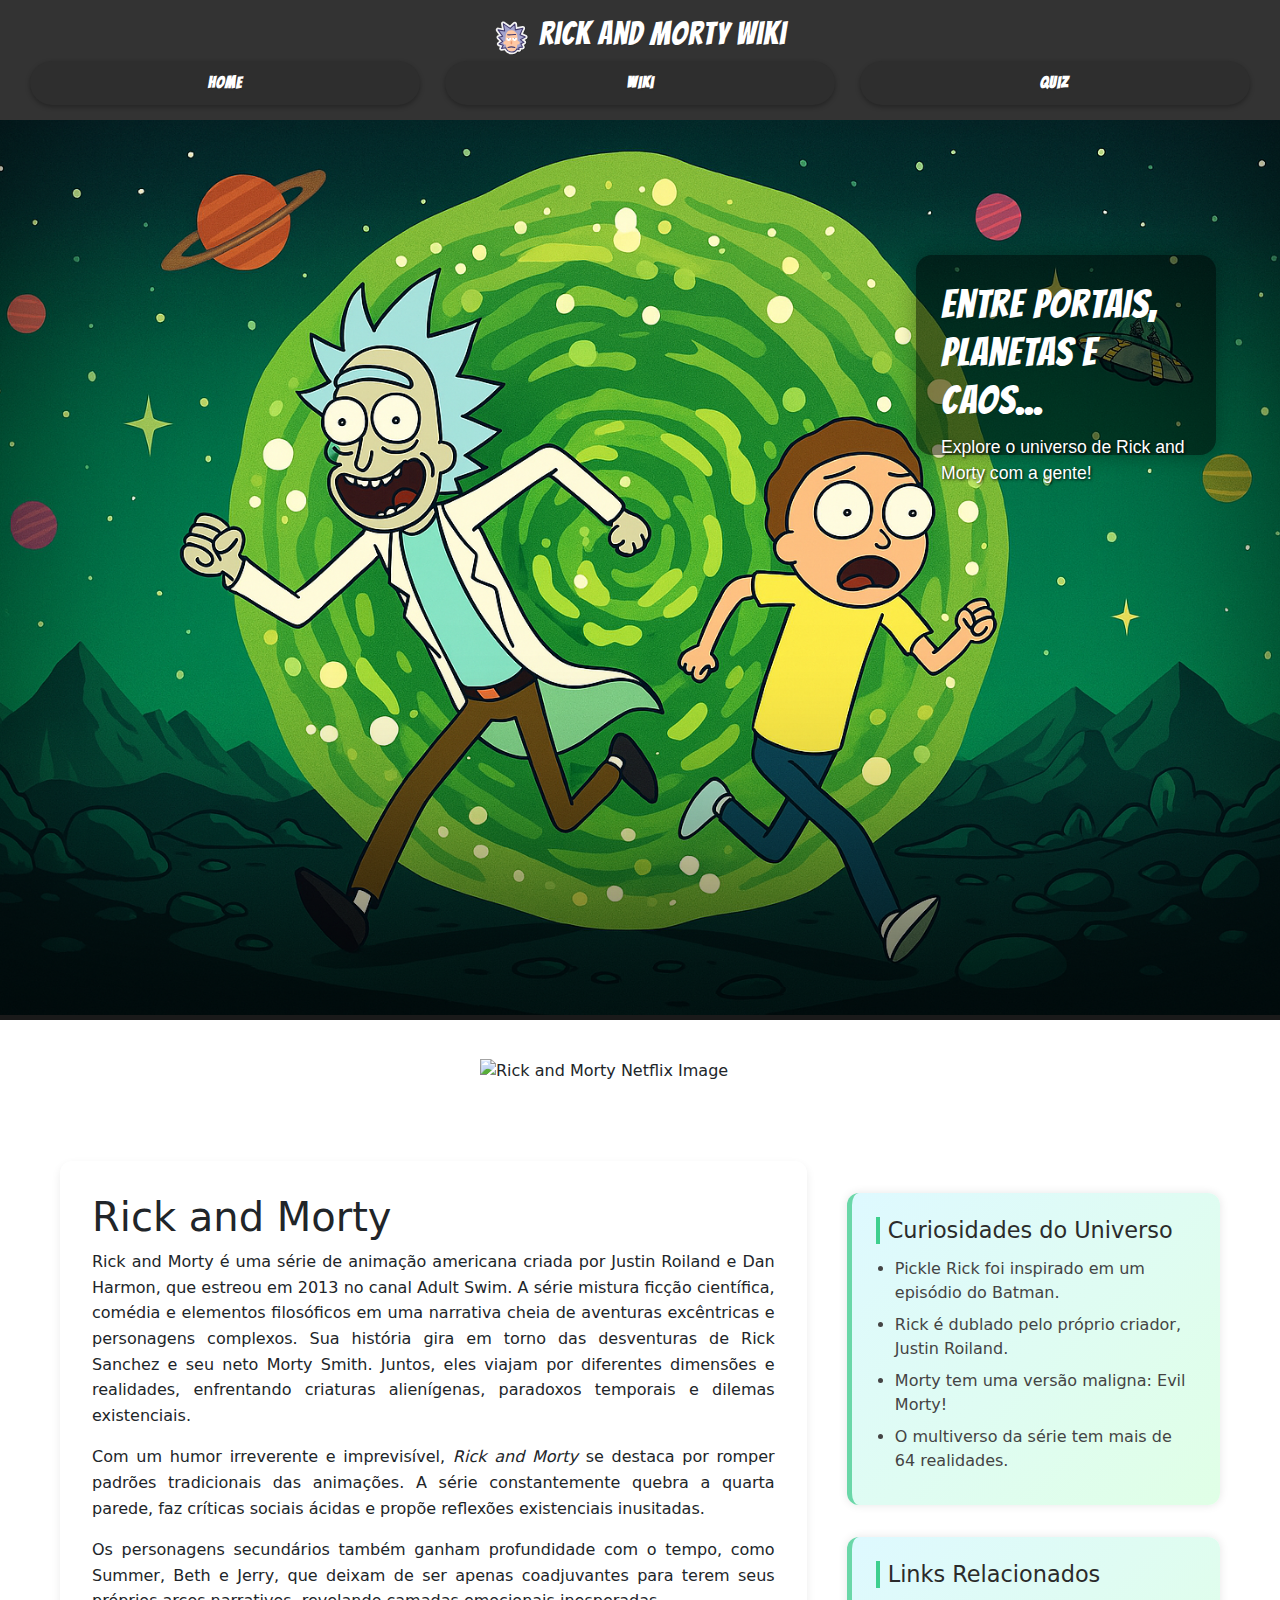
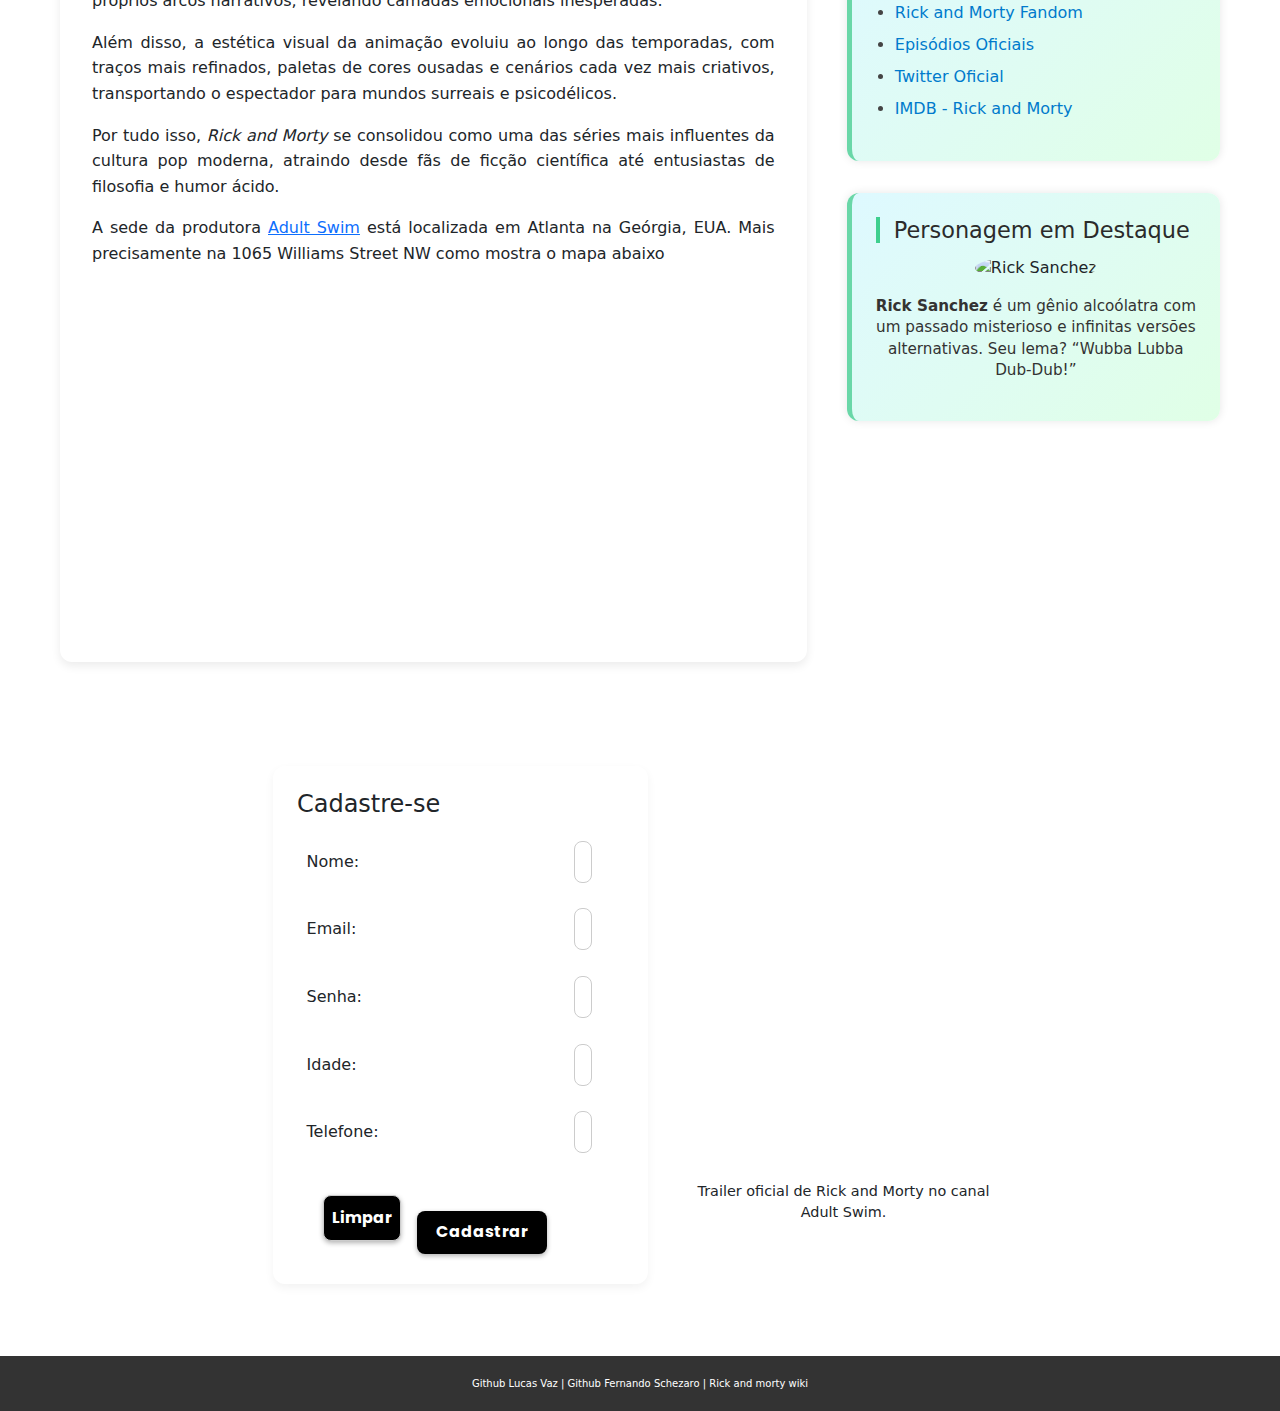
==== commit baf3dacc: "Header fix" ====
--- a/index.html
+++ b/index.html
@@ -6,17 +6,18 @@
         <title>Rick and Morty Wiki</title>
         <link rel="shortcut icon" href="css/icon.svg" type="image/x-icon">
         <link rel="stylesheet" href="css/style.css">
+        <link href="https://cdn.jsdelivr.net/npm/bootstrap@5.3.3/dist/css/bootstrap.min.css" rel="stylesheet"/>
     </head>
     <body>
-        <header class="header">
+        <header>
             <div class="title-icon">
-                <img class="icon" height="35px" src="css/icon.svg" alt="Logo Rick and Morty"> <!-- nome + icone-->
-                <h2 style="color: white;">Rick and Morty wiki</h2> <!-- nome + icone -->
+                <img class="icon" height="35px" src="css/icon.svg" alt="Logo Rick and Morty">
+                <h2 style="color: white;">Rick and Morty wiki</h2>
             </div>
-            <nav class="navbar" style="display: flex; gap: 15px;">
+            <nav class="nav-links">
                 <a href="index.html">Home</a>
                 <a href="wiki.html">Wiki</a>
-                <a href="quiz.html">Quiz RnM</a>
+                <a href="quiz.html">Quiz</a>
             </nav>
         </header>
         <section class="hero-banner">
--- a/css/style.css
+++ b/css/style.css
@@ -6,7 +6,7 @@
     margin: 0;
 }
 
-.header {
+header {
     background-color: #333;
     padding: 15px 30px;
     color: white;
@@ -17,6 +17,13 @@
     letter-spacing: 1px; /* afasta um pouquinho as letras */
     text-shadow: 0 1px 2px rgba(0,0,0,0.1); /* dá uma suavizada no peso visual */
     font-weight: normal;
+    text-align: center;
+}
+
+.title-icon{
+  display: flex;
+  justify-content: center;
+  align-items: center;
 }
 
 .icon {
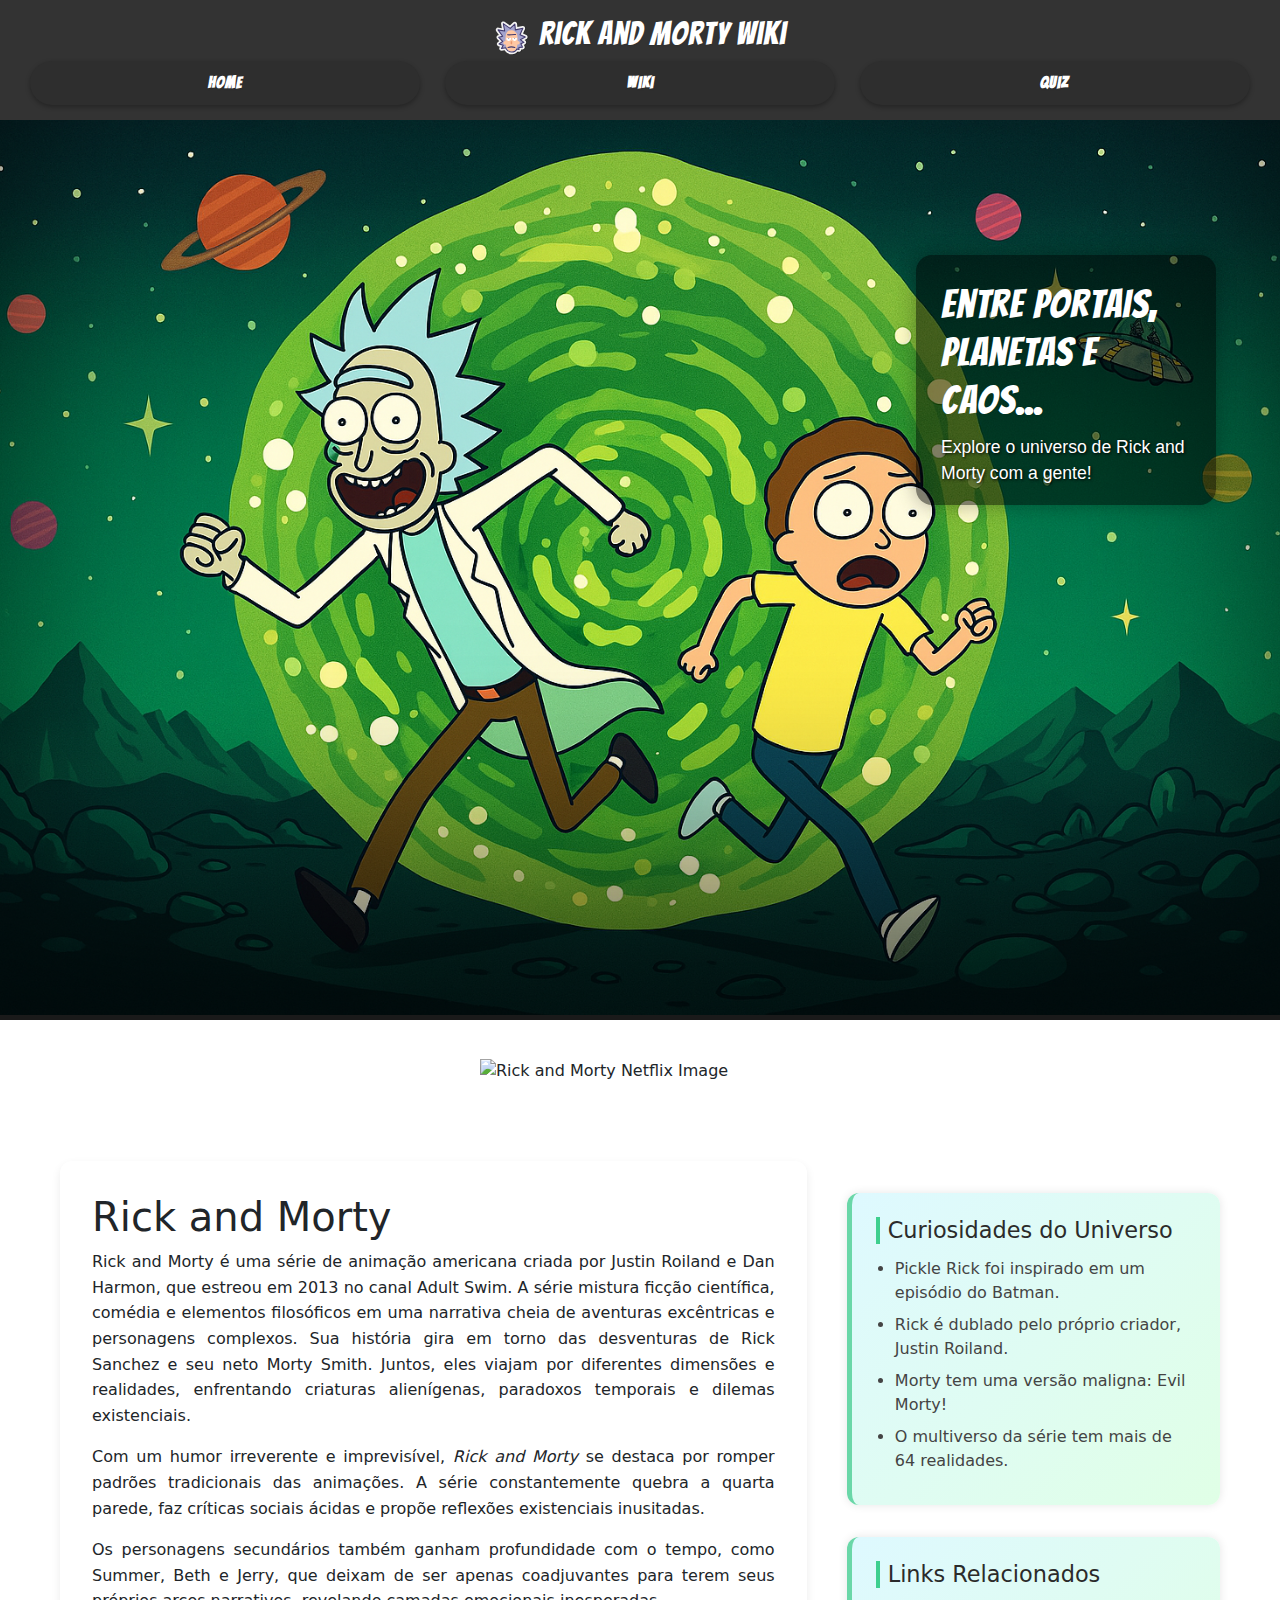
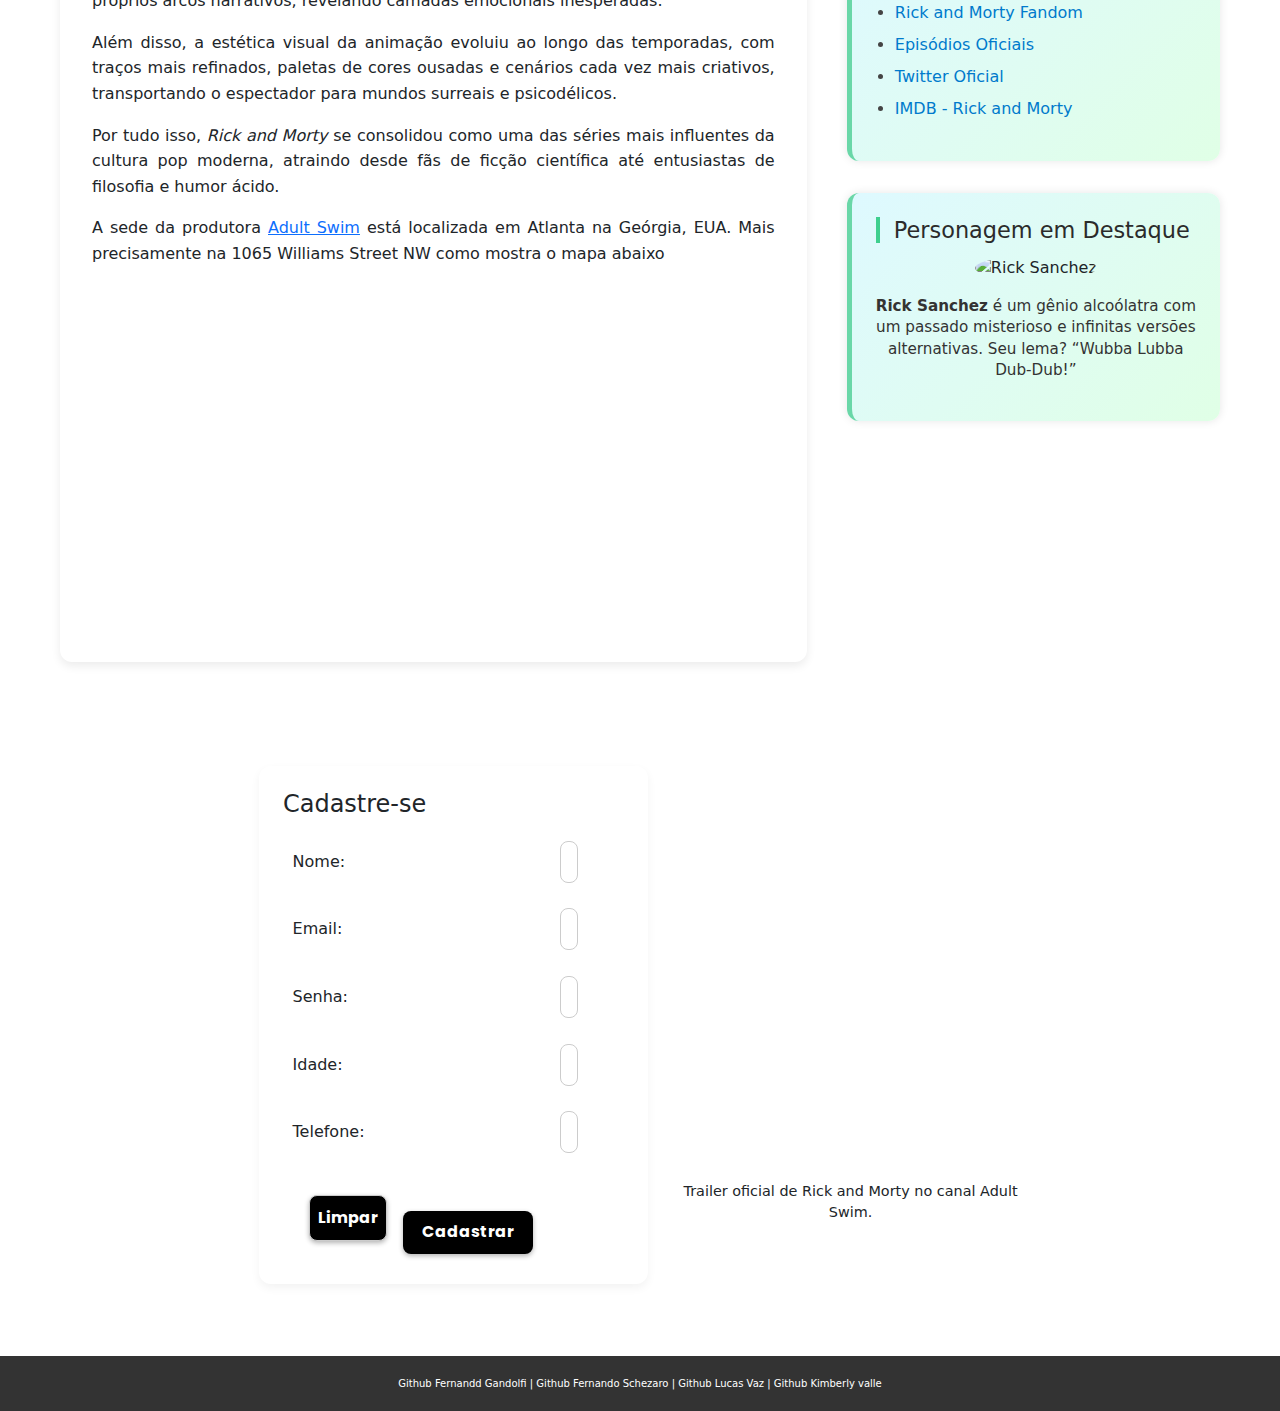
==== commit 772ace99: "Refatoração footer" ====
--- a/index.html
+++ b/index.html
@@ -141,7 +141,10 @@
         </section>
         </main> 
         <footer>
-            <a href="https://github.com/LucasVazRosario">Github Lucas Vaz</a> | <a href="https://github.com/Fschezaro">Github Fernando Schezaro</a> | <a href="wiki.html">Rick and morty wiki</a>
+            <a href="https://github.com/Feergandolfi">Github Fernandd Gandolfi</a> | 
+            <a href="https://github.com/Fschezaro">Github Fernando Schezaro</a> | 
+            <a href="https://github.com/LucasVazRosario">Github Lucas Vaz</a> | 
+            <a href="https://github.com/KosvKim">Github Kimberly valle</a>
         </footer>
     </body>
 </html>
--- a/css/style.css
+++ b/css/style.css
@@ -57,7 +57,7 @@
     padding: 25px;
     border-radius: 16px;
     width: 300px;
-    height: 200px;
+    height: 250px;
     box-shadow: 0 0 20px rgba(0, 0, 0, 0.3);
   }
   
@@ -323,18 +323,16 @@
   flex-direction: column;
 }
 
-.formulario { /*testando o que isso vai fazer*/
+.formulario { 
   background-color: #fff;
   border-radius: 12px;
   box-shadow: 0 4px 10px rgba(0, 0, 0, 0.05);
   padding: 1.5rem;
-  width: 320px; /*voltar pra 100% qualquer coisa*/ 
-  max-width: 400px;
+  width: 100%; 
 }
 
 .formulario, .mapa {
   flex: 1; /* 1 1 400px; */ 
-  max-width: 400px;
 }
 
 .formulario h2 { /* testando oque isso faz */
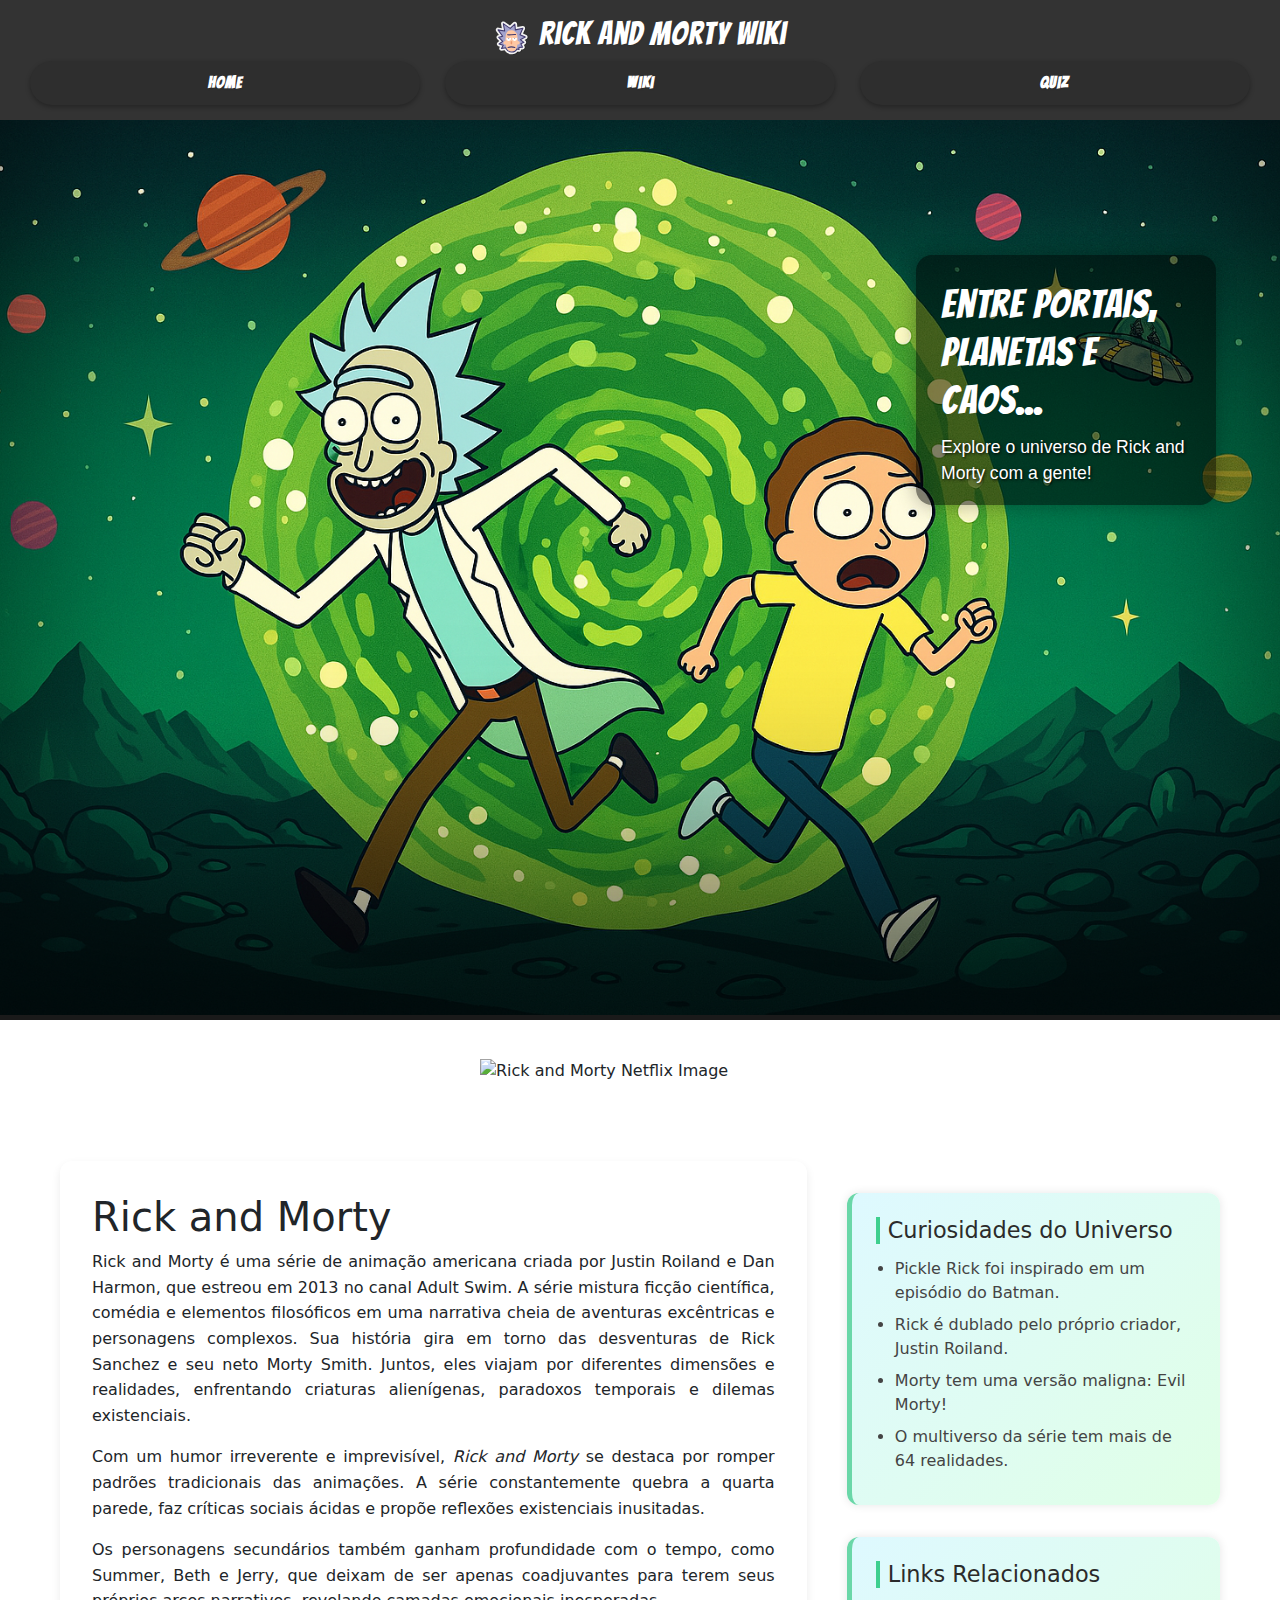
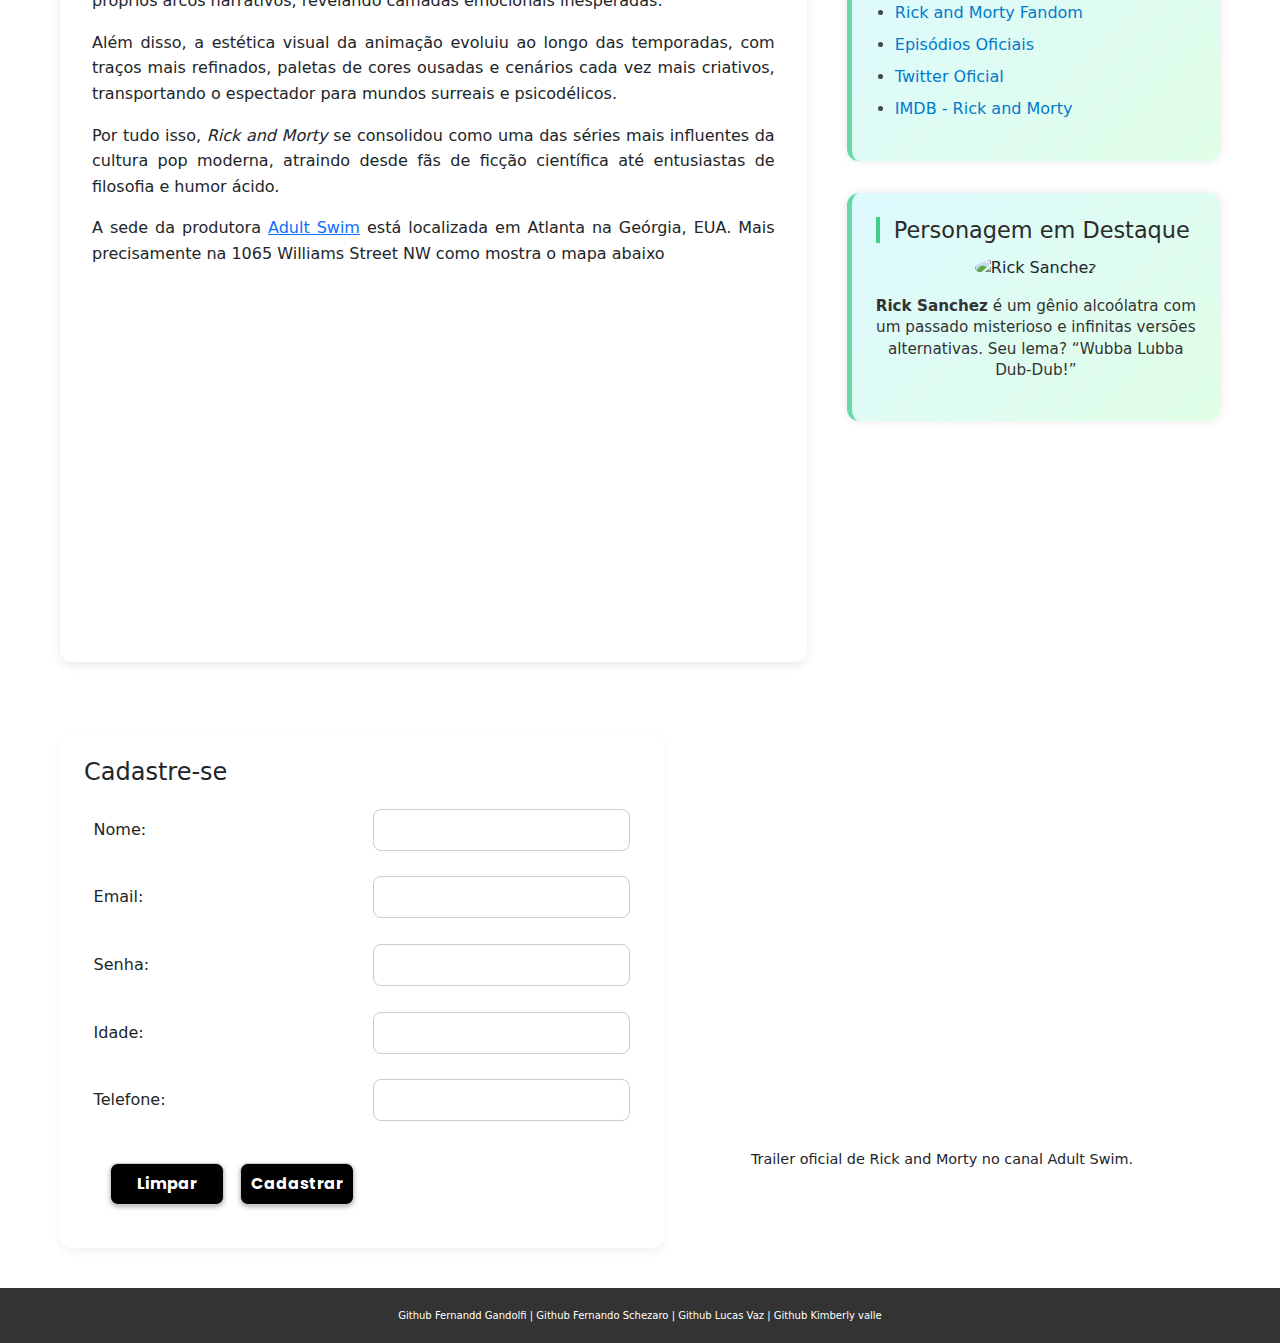
==== commit 111f5097: "Form + mapa fix" ====
--- a/index.html
+++ b/index.html
@@ -115,9 +115,9 @@
                             <td><input type="tel" id="telefone" name="telefone" required></td>
                         </tr>
                         <tr>
-                            <td colspan="2" class="actions"><br>
-                            <input type="reset" value="Limpar" class="botao">
-                            <button type="submit" class="botao">Cadastrar</button>
+                            <td colspan="2" style="align-items: center;" class="actions"><br>
+                                    <input type="reset" value="Limpar" class="botao">
+                                    <input type="submit" class="botao" value="Cadastrar">
                             </td>
                         </tr>
                     </table>
--- a/css/style.css
+++ b/css/style.css
@@ -287,28 +287,22 @@
 }
 
 .cadastro{
-  margin: 45px 200px;
-  align-content: center;
+  align-content: space-around;
   box-shadow: 0 2px 5px rgba(0, 0, 0, 0.1);
   border: 1px solid #ddd;
   border-radius: 8px;
   padding: 10px 30px ;
   text-align: left;
+  width: 100%;
 }
 
 .cadastro-mapa {
     display: flex;
-    gap: 2rem;
-    align-items: flex-start;
-    justify-content: center;
-    margin: 2rem auto;
-    max-width: 80%; 
     grid-column: span 2;
   }
   
 .cadastro-mapa form {
     flex: 1;
-    max-width: 300px;
 }
   
 .cadastro-mapa iframe {
